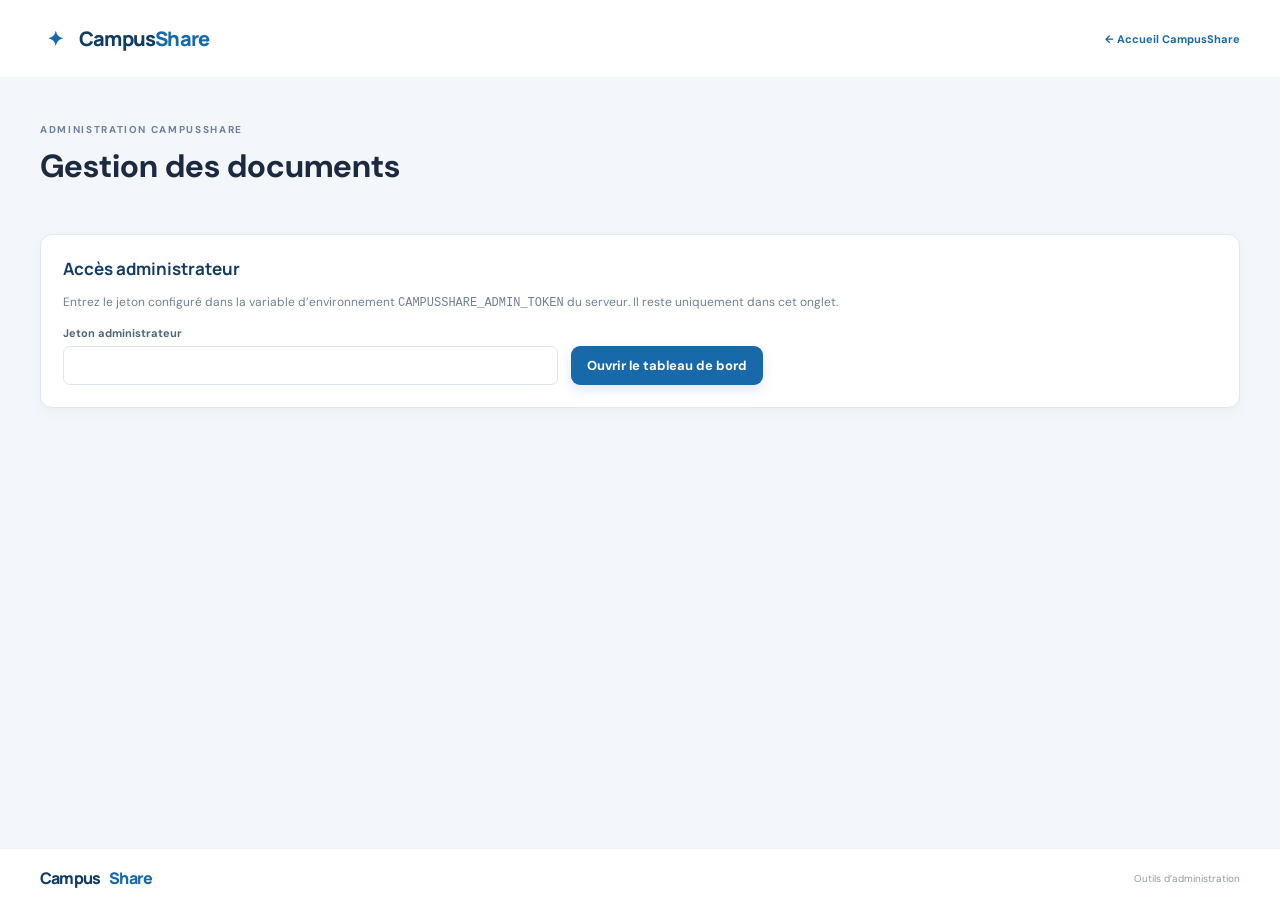
==== admin.html @ 56dff75d "Initial commit - CampusShare" ====
<!DOCTYPE html>
<html lang="fr">
<head>
  <meta charset="UTF-8">
  <meta name="viewport" content="width=device-width, initial-scale=1.0">
  <meta name="theme-color" content="#123B65">
  <title>Administration des documents — CampusShare</title>
  <link rel="preconnect" href="https://fonts.googleapis.com">
  <link rel="preconnect" href="https://fonts.gstatic.com" crossorigin>
  <link href="https://fonts.googleapis.com/css2?family=DM+Sans:wght@400;500;600;700&family=Manrope:wght@400;500;600;700;800&display=swap" rel="stylesheet">
  <link rel="stylesheet" href="/style.css">
  <script src="/admin.js" defer></script>
</head>
<body>
  <header class="site-header">
    <div class="container header-inner">
      <a class="brand" href="/" aria-label="Accueil CampusShare"><span class="brand-mark" aria-hidden="true">✦</span><span>Campus<span class="brand-accent">Share</span></span></a>
      <a class="text-button" href="/">← Accueil CampusShare</a>
    </div>
  </header>
  <main class="admin-page">
    <div class="container">
      <div class="section-heading"><div><div class="eyebrow">ADMINISTRATION CAMPUSSHARE</div><h1>Gestion des documents</h1></div></div>
      <section class="admin-panel" id="admin-login-panel">
        <h2>Accès administrateur</h2>
        <p>Entrez le jeton configuré dans la variable d’environnement <code>CAMPUSSHARE_ADMIN_TOKEN</code> du serveur. Il reste uniquement dans cet onglet.</p>
        <form id="admin-login"><label>Jeton administrateur<input id="admin-token" type="password" autocomplete="current-password" required></label><button class="button button-primary" type="submit">Ouvrir le tableau de bord</button></form>
      </section>
      <p class="resource-error" id="admin-error" role="alert" hidden></p>
      <section id="admin-dashboard" hidden>
        <div class="admin-toolbar"><p id="admin-status" role="status"></p><button class="button button-secondary" id="admin-logout" type="button">Verrouiller le tableau de bord</button></div>
        <div class="admin-management-grid">
          <form class="admin-panel admin-form" id="major-form">
            <h2>Ajouter une filière</h2>
            <label>Niveau académique<select name="academicLevel" id="admin-level" required></select></label>
            <label>Nom de la filière<input name="name" maxlength="120" required></label>
            <button class="button button-primary" type="submit">Ajouter la filière</button>
          </form>
          <form class="admin-panel admin-form" id="year-form">
            <h2>Ajouter une année académique</h2>
            <label>Année académique<input name="year" type="text" inputmode="numeric" pattern="\d{4}[–-]\d{4}" placeholder="2026–2027" required></label>
            <button class="button button-primary" type="submit">Ajouter l’année</button>
          </form>
        </div>
        <section class="admin-panel">
          <div class="admin-list-heading"><h2>Documents soumis</h2><label>Statut<select id="admin-status-filter"><option value="pending">En attente</option><option value="approved">Approuvés</option><option value="rejected">Rejetés</option><option value="all">Tous les documents</option></select></label></div>
          <div id="admin-resources" class="admin-resources"></div>
        </section>
      </section>
    </div>
  </main>
  <footer class="site-footer"><div class="container footer-inner"><a class="brand footer-brand" href="/">Campus<span class="brand-accent">Share</span></a><p>Outils d’administration</p></div></footer>
</body>
</html>
---- style.css ----
:root {
  --navy: #123B65;
  --navy-deep: #0d2f51;
  --blue: #1769AA;
  --blue-dark: #12558d;
  --yellow: #F4C542;
  --ink: #1c2a40;
  --muted: #788397;
  --line: #e9edf3;
  --surface: #ffffff;
  --canvas: #F3F6FA;
  --green: #2a9c78;
  --font-body: 'DM Sans', sans-serif;
  --font-display: 'Manrope', sans-serif;
}

* { box-sizing: border-box; }
html { scroll-behavior: smooth; }
body { margin: 0; color: var(--ink); background: var(--surface); font-family: var(--font-body); -webkit-font-smoothing: antialiased; }
button, input { font: inherit; }
button { cursor: pointer; }
a { color: inherit; text-decoration: none; }
.container { width: min(1600px, calc(100% - 80px)); margin: 0 auto; }
.sr-only { position: absolute; width: 1px; height: 1px; padding: 0; margin: -1px; overflow: hidden; clip: rect(0, 0, 0, 0); white-space: nowrap; border: 0; }

.site-header { height: 78px; background: #fff; position: relative; z-index: 5; border-bottom: 1px solid rgba(24, 42, 69, .06); }
.header-inner { height: 100%; display: flex; align-items: center; justify-content: space-between; }
.brand { display: inline-flex; align-items: center; gap: 9px; color: var(--navy); font: 800 20px/1 var(--font-display); letter-spacing: -.8px; white-space: nowrap; }
.brand-mark { width: 30px; height: 30px; display: inline-flex; align-items: center; justify-content: center; color: var(--blue); }
.brand-mark svg { width: 100%; height: 100%; }
.brand-accent { color: var(--blue); }
.main-nav { display: flex; align-items: center; gap: 36px; margin-left: 80px; }
.nav-link { color: #748095; font-size: 13px; font-weight: 600; transition: color .18s ease; }
.nav-link:hover, .nav-link.active { color: var(--navy); }
.button { display: inline-flex; align-items: center; justify-content: center; gap: 9px; border: 0; border-radius: 9px; font-size: 13px; font-weight: 700; transition: transform .18s ease, background .18s ease, box-shadow .18s ease; }
.button:hover { transform: translateY(-1px); }
.button:focus-visible, button:focus-visible, a:focus-visible, input:focus-visible { outline: 3px solid rgba(81, 111, 223, .36); outline-offset: 3px; }
.button-primary { padding: 11px 16px; color: #fff; background: var(--blue); box-shadow: 0 5px 12px rgba(70, 103, 219, .16); }
.button-primary:hover { background: var(--blue-dark); }
.button svg { width: 17px; height: 17px; }
.menu-toggle { display: none; border: 0; padding: 8px; background: none; }
.menu-toggle span { display: block; width: 22px; height: 2px; margin: 4px; background: var(--navy); border-radius: 2px; }
.home-site-header .header-inner { position: relative; }
.home-site-header { height: 88px; }
.home-site-header .brand { gap: 11px; font-size: 25px; }
.home-site-header .brand-mark { width: 38px; height: 38px; }
.home-site-header .main-nav { position: absolute; z-index: 10; top: calc(100% + 8px); left: 0; display: none; width: min(270px, calc(100vw - 36px)); flex-direction: column; align-items: stretch; gap: 0; margin: 0; padding: 8px; border: 1px solid var(--line); border-radius: 12px; background: #fff; box-shadow: 0 12px 28px rgba(20,37,65,.14); }
.home-site-header .main-nav.open { display: flex; }
.home-site-header .nav-link { padding: 12px; border-radius: 7px; }
.home-site-header .nav-link:hover { background: #f3f6fa; }
.home-site-header .header-upload { margin: 0 14px 0 auto; padding: 14px 20px; font-size: 15px; }
.home-site-header .header-upload svg { width: 19px; height: 19px; }
.home-site-header .menu-toggle { display: grid; width: 46px; height: 44px; place-content: center; order: -1; flex: 0 0 auto; margin-right: 14px; padding: 7px; border: 1px solid #e1e7ee; border-radius: 10px; cursor: pointer; }
.home-site-header .menu-toggle span { width: 26px; }
.home-site-header .menu-toggle:hover { background: #f3f6fa; }
.library-header-inner { justify-content: space-between; }

.hero { position: relative; overflow: hidden; min-height: 466px; color: #fff; background: var(--navy); }
.hero::before { position: absolute; content: ""; width: 580px; height: 580px; top: -352px; right: 3%; border: 1px solid rgba(255,255,255,.07); border-radius: 50%; box-shadow: 0 0 0 46px rgba(255,255,255,.018), 0 0 0 92px rgba(255,255,255,.015); }
.hero-pattern { position: absolute; inset: 0; opacity: .14; background-image: radial-gradient(rgba(255,255,255,.37) .7px, transparent .7px); background-size: 16px 16px; mask-image: linear-gradient(90deg, transparent, #000 65%, transparent); }
.hero-content { min-height: 466px; position: relative; display: flex; align-items: center; }
.hero-copy { position: relative; z-index: 2; width: 56%; padding: 47px 0 50px; }
.eyebrow { color: #71809a; font-size: 10px; font-weight: 700; letter-spacing: 1.65px; }
.hero-eyebrow { display: flex; align-items: center; gap: 9px; color: #b7c5e1; font-size: 9px; letter-spacing: 1.75px; }
.eyebrow-dot { width: 7px; height: 7px; border-radius: 50%; background: #8cd8bd; box-shadow: 0 0 0 4px rgba(140,216,189,.1); }
h1, h2, h3, p { margin-top: 0; }
.hero h1 { margin: 20px 0 13px; font: 800 clamp(40px, 4.5vw, 56px)/1.1 var(--font-display); letter-spacing: -2.7px; }
.hero h1 span { color: #a7b9f5; }
.hero-description { max-width: 430px; margin-bottom: 25px; color: #c0c9d8; font-size: 14px; line-height: 1.75; }
.search-form { display: flex; align-items: center; width: min(475px, 100%); height: 54px; padding: 5px 6px 5px 16px; border: 1px solid rgba(255,255,255,.12); border-radius: 10px; background: #fff; box-shadow: 0 12px 30px rgba(4,15,34,.16); }
.search-icon { flex: 0 0 auto; width: 19px; height: 19px; margin-right: 11px; color: #8994a6; }
.search-form input { width: 100%; min-width: 0; height: 100%; color: var(--ink); border: 0; outline: 0; background: transparent; font-size: 12px; }
.search-form input::placeholder { color: #9aa3b0; }
.search-button { flex: 0 0 auto; height: 42px; min-width: 83px; color: #fff; background: var(--blue); }
.search-button:hover { background: var(--blue-dark); }
.popular-searches { display: flex; align-items: center; gap: 8px; margin-top: 14px; color: #aeb9ca; font-size: 10px; }
.popular-searches button { padding: 5px 10px; color: #d7dfeb; border: 1px solid rgba(255,255,255,.16); border-radius: 20px; background: rgba(255,255,255,.06); font-size: 10px; transition: background .2s ease; }
.popular-searches button:hover { background: rgba(255,255,255,.16); }
.hero-footnote { position: absolute; bottom: 17px; left: 0; display: flex; align-items: center; gap: 9px; color: #aeb9ca; font-size: 10px; }
.tiny-avatars { display: flex; padding-left: 2px; }
.tiny-avatars i { display: grid; width: 19px; height: 19px; margin-left: -3px; place-items: center; color: #243650; border: 1px solid var(--navy); border-radius: 50%; background: #f6cbb6; font-size: 8px; font-style: normal; font-weight: 700; }
.tiny-avatars i:nth-child(2) { background: #c7d7f4; }
.tiny-avatars i:nth-child(3) { background: #bde0cf; }

.hero-art { position: absolute; top: 0; right: 2%; width: 42%; height: 100%; }
.art-orbit { position: absolute; width: 330px; height: 330px; left: 50%; top: 50%; border: 1px solid rgba(183,198,231,.12); border-radius: 50%; transform: translate(-50%,-46%); }
.orbit-two { width: 258px; height: 258px; border-color: rgba(183,198,231,.11); }
.art-book { position: absolute; left: 51%; top: 51%; width: 176px; height: 226px; border-radius: 6px 12px 12px 6px; transform: translate(-50%,-47%) rotate(7deg); }
.book-back { left: 54%; top: 53%; width: 166px; height: 216px; background: #a5b7f4; transform: translate(-50%,-47%) rotate(16deg); box-shadow: 14px 15px 25px rgba(4,12,30,.2); }
.book-back span { position: relative; display: block; width: 1px; height: 100%; left: 12px; top: 0; background: rgba(44,59,105,.1); }
.book-front { padding: 21px 18px; color: #23395f; background: linear-gradient(148deg, #f8d7bf, #f2c5ad); box-shadow: 14px 18px 34px rgba(4,12,30,.25); }
.book-front::before { position: absolute; content: ""; top: 0; bottom: 0; left: 12px; width: 1px; background: rgba(63,73,109,.13); }
.book-cap { margin: 0 0 28px 4px; color: #6178bd; font-size: 25px; }
.book-title { margin-left: 4px; font: 800 19px/1.2 var(--font-display); letter-spacing: -.6px; }
.book-lines { width: 100px; height: 23px; margin: 13px 0 14px 4px; opacity: .38; background: repeating-linear-gradient(to bottom, #7581a5 0 1px, transparent 1px 7px); }
.book-bottom { position: absolute; right: 15px; bottom: 16px; left: 18px; display: flex; justify-content: space-between; color: #75809d; font-size: 6px; font-weight: 700; letter-spacing: .8px; }
.floating-note { position: absolute; z-index: 2; display: flex; align-items: center; gap: 9px; padding: 10px 12px; color: #2b3a51; border: 1px solid rgba(255,255,255,.75); border-radius: 9px; background: rgba(255,255,255,.96); box-shadow: 0 10px 28px rgba(7,18,40,.2); }
.floating-note strong, .floating-note small { display: block; white-space: nowrap; }
.floating-note strong { margin-bottom: 3px; font-size: 9px; }
.floating-note small { color: #8490a2; font-size: 8px; }
.note-top { top: 23%; left: 5%; }
.note-bottom { right: 0; bottom: 18%; }
.note-icon, .note-avatar { display: grid; width: 29px; height: 29px; place-items: center; color: #288d70; border-radius: 8px; background: #e5f5ee; font-size: 15px; font-weight: 700; }
.note-avatar { color: #6459a3; border-radius: 50%; background: #ece9fa; font-size: 11px; }
.art-spark { position: absolute; color: #93a6e9; font-size: 21px; }
.spark-one { top: 21%; right: 18%; }
.spark-two { bottom: 20%; left: 15%; color: #e9b698; font-size: 19px; }

.section { padding: 70px 0; }
.categories-section { background: #fff; }
.section-heading { display: flex; align-items: end; justify-content: space-between; margin-bottom: 26px; }
.section-heading .eyebrow { margin-bottom: 9px; }
.section-heading h2, .upload-copy h2 { margin: 0; color: var(--ink); font: 800 26px/1.25 var(--font-display); letter-spacing: -.9px; }
.section-heading > p { max-width: 270px; margin-bottom: 3px; color: #8791a1; font-size: 12px; line-height: 1.6; }
.category-grid { display: grid; grid-template-columns: repeat(3, 1fr); gap: 16px; }
.category-card { position: relative; display: grid; grid-template-columns: 48px 1fr 16px; grid-template-rows: auto auto; column-gap: 13px; align-items: center; min-height: 117px; padding: 19px 18px; text-align: left; border: 1px solid var(--line); border-radius: 11px; background: #fff; transition: transform .2s ease, box-shadow .2s ease, border-color .2s ease; }
.category-card:hover { transform: translateY(-3px); border-color: #dce3f7; box-shadow: 0 12px 24px rgba(28,42,64,.07); }
.category-icon { display: grid; grid-row: 1 / span 2; width: 46px; height: 46px; place-items: center; border-radius: 12px; }
.category-icon svg { width: 29px; height: 29px; }
.category-courses .category-icon { color: #5872d9; background: #edf0ff; }
.category-exams .category-icon { color: var(--navy); background: rgba(244,197,66,.24); }
.category-documents .category-icon { color: #359d7a; background: #e8f6ef; }
.category-text strong, .category-text small { display: block; }
.category-text strong { margin-bottom: 5px; color: var(--ink); font: 700 13px var(--font-display); }
.category-text small { color: #8791a1; font-size: 10px; }
.category-count { grid-column: 2; margin-top: 8px; color: #a0a9b6; font-size: 9px; }
.category-arrow { grid-column: 3; grid-row: 1 / span 2; align-self: center; color: #a0a9b6; font-size: 17px; transition: color .2s ease, transform .2s ease; }
.category-card:hover .category-arrow { color: var(--blue); transform: translate(2px,-2px); }

.resources-section { padding-top: 64px; background: var(--canvas); }
.resources-heading { margin-bottom: 22px; }
.text-button { padding: 7px 0; color: var(--blue); border: 0; background: transparent; font-size: 11px; font-weight: 700; }
.text-button span { display: inline-block; margin-left: 5px; transition: transform .2s ease; }
.text-button:hover span { transform: translateX(3px); }
.filter-row { display: flex; flex-wrap: wrap; gap: 8px; margin-bottom: 22px; }
.filter-chip { padding: 8px 13px; color: #778398; border: 1px solid #e6eaf0; border-radius: 20px; background: #fff; font-size: 10px; font-weight: 600; transition: color .2s ease, background .2s ease, border-color .2s ease; }
.filter-chip:hover { border-color: #cbd4f5; }
.filter-chip.selected { color: #fff; border-color: var(--navy); background: var(--navy); }
.resource-grid { display: flex; flex-direction: column; gap: 27px; }
.resource-carousel { min-width: 0; }
.carousel-heading { display: flex; align-items: center; justify-content: space-between; margin-bottom: 12px; }
.carousel-heading h3 { margin: 0; color: var(--navy); font: 700 15px var(--font-display); }
.carousel-heading h3::before { display: inline-block; width: 7px; height: 7px; margin: 0 8px 1px 0; border-radius: 50%; background: var(--yellow); content: ""; }
.carousel-controls { display: flex; gap: 8px; }
.carousel-arrow { display: grid; width: 34px; height: 34px; place-items: center; color: var(--navy); border: 1px solid #dfe5ec; border-radius: 50%; background: #fff; box-shadow: 0 2px 6px rgba(18,59,101,.05); transition: color .18s ease, background .18s ease, border-color .18s ease, transform .18s ease; }
.carousel-arrow:hover:not(:disabled) { color: #fff; border-color: var(--blue); background: var(--blue); transform: scale(1.05); }
.carousel-arrow:disabled { color: #b6c0cc; cursor: default; opacity: .65; }
.carousel-viewport { overflow-x: auto; overscroll-behavior-x: contain; scroll-behavior: smooth; scrollbar-width: thin; scrollbar-color: #c5d0dc transparent; scroll-snap-type: x mandatory; }
.carousel-viewport::-webkit-scrollbar { height: 7px; }
.carousel-viewport::-webkit-scrollbar-thumb { border-radius: 8px; background: #c5d0dc; }
.carousel-track { display: grid; grid-auto-columns: minmax(220px, calc((100% - 48px) / 4)); grid-auto-flow: column; gap: 16px; padding: 3px 2px 13px; }
.resource-card { display: flex; min-width: 0; min-height: 100%; overflow: hidden; flex-direction: column; border: 1px solid #e4e9ef; border-radius: 13px; background: #fff; box-shadow: 0 4px 14px rgba(18,59,101,.055); scroll-snap-align: start; transition: transform .2s ease, box-shadow .2s ease, border-color .2s ease; }
.resource-card:hover { transform: translateY(-4px); border-color: #d3deea; box-shadow: 0 14px 28px rgba(18,59,101,.12); }
.resource-card-placeholder { cursor: default; }
.resource-card-placeholder:hover { transform: none; border-color: #e4e9ef; box-shadow: 0 4px 14px rgba(18,59,101,.055); }
.placeholder-cover { display: flex; align-items: center; justify-content: center; flex-direction: column; gap: 9px; color: #a4afbc; background: linear-gradient(145deg, #f6f8fa, #edf1f5); }
.placeholder-cover svg { width: 42px; height: 42px; fill: none; stroke: #b6c1cc; stroke-linecap: round; stroke-linejoin: round; stroke-width: 1.5; }
.placeholder-cover span { font-size: 9px; font-weight: 600; }
.placeholder-line { display: block; border-radius: 5px; background: #edf1f5; }
.placeholder-label { width: 43%; height: 8px; margin-bottom: 12px; }
.placeholder-title { width: 88%; height: 11px; margin-bottom: 7px; }
.placeholder-title-short { width: 57%; height: 11px; margin-bottom: 13px; }
.placeholder-details { width: 74%; height: 8px; }
.resource-card-placeholder .resource-info { flex: 1; min-height: 100px; padding-top: 16px; }
.resource-card-placeholder .resource-card-footer { min-height: 43px; }
.placeholder-stat { width: 27px; height: 8px; }
.placeholder-button { width: 75px; height: 27px; margin-left: auto; border-radius: 7px; background: #f7e8ad; }
.resource-detail-link { display: flex; flex: 1; flex-direction: column; }
.resource-cover { position: relative; height: 166px; overflow: hidden; }
.resource-preview-image, .resource-preview-frame { display: block; width: 100%; height: 100%; border: 0; object-fit: cover; background: #f0f3f7; pointer-events: none; }
.document-cover-art { position: absolute; inset: 0; display: flex; align-items: center; justify-content: center; flex-direction: column; gap: 14px; padding: 20px; color: var(--navy); background: linear-gradient(145deg, #edf4fa, #dce9f4); }
.document-cover-art::before { position: absolute; width: 116px; height: 146px; border: 1px solid rgba(18,59,101,.14); border-radius: 5px; background: rgba(255,255,255,.82); box-shadow: 0 8px 18px rgba(18,59,101,.1); content: ""; transform: rotate(-4deg); }
.cover-file-badge, .cover-lines, .document-cover-art strong { position: relative; z-index: 1; }
.cover-file-badge { padding: 4px 6px; color: #fff; border-radius: 4px; background: var(--blue); font-size: 8px; font-weight: 700; }
.cover-lines { width: 60px; height: 28px; opacity: .3; background: repeating-linear-gradient(to bottom, var(--blue) 0 1px, transparent 1px 7px); }
.document-cover-art strong { max-width: 130px; overflow: hidden; color: var(--navy); font: 700 11px/1.35 var(--font-display); text-align: center; text-overflow: ellipsis; }
.cover-lilac { background: #e7e8fb; }
.cover-peach { background: #fae5d7; }
.cover-mint { background: #dff0e8; }
.file-type { position: absolute; z-index: 1; top: 13px; left: 14px; padding: 5px 7px; color: #626c83; border: 1px solid rgba(255,255,255,.72); border-radius: 4px; background: rgba(255,255,255,.72); font-size: 8px; font-weight: 700; letter-spacing: .4px; }
.cover-course { position: absolute; bottom: 13px; left: 15px; color: rgba(44,57,81,.63); font-size: 8px; font-weight: 700; letter-spacing: 1.2px; }
.cover-illustration { position: absolute; top: 50%; left: 50%; width: 126px; height: 100px; transform: translate(-50%,-48%); }
.cell { position: absolute; display: block; border: 2px solid rgba(79,98,174,.55); border-radius: 48% 52% 43% 57%; background: rgba(255,255,255,.34); }
.cell::after { position: absolute; content: ""; width: 17px; height: 17px; top: 50%; left: 50%; border-radius: 50%; background: rgba(112,126,201,.45); transform: translate(-50%,-50%); }
.cell-one { width: 57px; height: 58px; top: 19px; left: 35px; transform: rotate(25deg); }
.cell-two { width: 34px; height: 37px; top: 3px; left: 2px; transform: rotate(-17deg); }
.cell-three { width: 36px; height: 31px; top: 54px; right: 4px; transform: rotate(42deg); }
.cover-doodle { position: absolute; top: 3px; right: 2px; color: #8f91d4; font-size: 22px; }
.math-illustration { width: 170px; height: 105px; }
.math-scribble { position: absolute; top: 4px; left: 11px; color: rgba(187,112,74,.68); font: 500 52px Georgia, serif; transform: rotate(-9deg); }
.math-scribble-small { top: 8px; right: 8px; left: auto; font-size: 23px; transform: rotate(6deg); }
.math-curve { position: absolute; right: 8px; bottom: 8px; left: 30px; height: 54px; border-bottom: 2px solid rgba(197,119,79,.65); border-radius: 0 0 50% 12%; transform: rotate(-15deg); }
.math-curve::before { position: absolute; content: ""; top: 7px; left: 40%; width: 2px; height: 50px; background: rgba(197,119,79,.65); transform: rotate(30deg); }
.econ-illustration { width: 145px; height: 100px; }
.econ-pill { position: absolute; z-index: 1; display: grid; width: 25px; height: 25px; place-items: center; color: #3a9978; border: 1px solid rgba(54,143,112,.35); border-radius: 50%; background: rgba(255,255,255,.68); font: 700 11px var(--font-display); }
.econ-pill:first-child { top: 12px; left: 21px; }
.econ-pill:nth-child(2) { right: 20px; bottom: 8px; color: #6a85b8; border-color: rgba(106,133,184,.35); }
.econ-axis { position: absolute; top: 11px; left: 67px; width: 2px; height: 75px; background: rgba(64,142,113,.57); transform: rotate(39deg); }
.axis-two { top: 14px; left: 70px; background: rgba(106,133,184,.68); transform: rotate(-37deg); }
.axis-three { top: 50px; left: 26px; width: 92px; height: 1px; background: rgba(74,114,100,.32); transform: rotate(-7deg); }
.resource-info { padding: 14px 15px 10px; }
.resource-label { display: flex; align-items: center; gap: 7px; color: #7d8a99; font-size: 8px; font-weight: 700; letter-spacing: .8px; text-transform: uppercase; }
.label-dot { width: 5px; height: 5px; border-radius: 50%; }
.dot-purple { background: #8d89d6; }
.dot-orange { background: #df9b6e; }
.dot-green { background: #55aa85; }
.resource-info h3 { overflow: hidden; margin: 9px 0 14px; color: var(--ink); font: 700 13px var(--font-display); text-overflow: ellipsis; white-space: nowrap; }
.resource-info h3 { display: -webkit-box; min-height: 38px; overflow: hidden; margin: 8px 0 6px; line-height: 1.45; text-overflow: ellipsis; white-space: normal; -webkit-box-orient: vertical; -webkit-line-clamp: 2; }
.resource-academic-path, .resource-module { margin: 0; color: #778398; font-size: 10px; line-height: 1.5; }
.resource-academic-path { min-height: 30px; }
.resource-module { color: var(--navy); font-weight: 600; }
.resource-card-footer { display: flex; align-items: center; gap: 11px; padding: 10px 12px 12px; border-top: 1px solid #edf0f4; }
.resource-stat { display: inline-flex; align-items: center; gap: 4px; color: #718094; font-size: 10px; white-space: nowrap; }
.resource-stat svg { width: 14px; height: 14px; fill: none; stroke: currentColor; stroke-linecap: round; stroke-linejoin: round; stroke-width: 1.5; }
.resource-view { display: inline-flex; align-items: center; justify-content: center; padding: 7px 8px; color: var(--blue); border: 1px solid #dce5ef; border-radius: 7px; background: #fff; font-size: 10px; font-weight: 700; white-space: nowrap; transition: background .18s ease, border-color .18s ease; }
.resource-view:hover { border-color: #b8cce0; background: #f3f7fb; }
.resource-download { margin-left: auto; padding: 8px 10px; color: #fff; border-radius: 7px; background: var(--blue); font-size: 10px; font-weight: 700; white-space: nowrap; transition: background .18s ease, transform .18s ease; }
.resource-download { color: var(--navy); background: var(--yellow); }
.resource-download:hover { background: #e9b92f; transform: translateY(-1px); }
.resource-view:disabled, .resource-download:disabled { color: #8390a0; border-color: #e3e8ee; background: #eef1f4; cursor: not-allowed; transform: none; }
.academic-filters { display: grid; grid-template-columns: repeat(5, minmax(0, 1fr)); gap: 10px; margin: 0 0 11px; }
.academic-filters label { display: flex; min-width: 0; flex-direction: column; gap: 6px; color: #68778a; font-size: 10px; font-weight: 700; }
.academic-filters select { width: 100%; min-width: 0; height: 38px; padding: 0 10px; color: var(--navy); border: 1px solid #dfe5ec; border-radius: 7px; background: #fff; font-size: 11px; }
.academic-filters select:disabled { color: #a3acb8; background: #f4f6f8; cursor: not-allowed; }
.academic-hint { margin: 0 0 17px; color: #8995a4; font-size: 10px; }
.resource-error { margin: 10px 0 0; padding: 11px 13px; color: #7d451a; border: 1px solid #f0d8a0; border-radius: 8px; background: #fff8e6; font-size: 12px; }
.empty-state { padding: 35px 10px; color: #7d8999; text-align: center; font-size: 13px; }
.resource-meta { display: flex; align-items: center; gap: 6px; color: #909aaa; font-size: 9px; white-space: nowrap; }
.author-avatar { display: grid; width: 22px; height: 22px; flex: 0 0 auto; place-items: center; border-radius: 50%; font-size: 8px; font-weight: 700; }
.avatar-purple { color: #6761a4; background: #eeebfa; }
.avatar-orange { color: #a36d50; background: #f8e9df; }
.avatar-green { color: #378766; background: #e6f4ec; }
.meta-separator { color: #c0c7d0; }
.resource-views { margin-left: auto; color: #9ba4b1; }
.resource-views span { margin-right: 2px; font-size: 11px; }
.empty-state { padding: 35px 10px; color: #7d8999; text-align: center; font-size: 13px; }

.upload-section { padding: 42px 0 66px; background: var(--canvas); }
.upload-panel { position: relative; display: flex; align-items: center; justify-content: space-between; min-height: 205px; overflow: hidden; padding: 35px 48px; color: #fff; border-radius: 14px; background: var(--navy); }
.upload-copy { position: relative; z-index: 1; max-width: 485px; }
.upload-copy .eyebrow { margin-bottom: 10px; color: #aebcda; }
.upload-copy h2 { margin-bottom: 8px; color: #fff; font-size: 24px; }
.upload-copy p { max-width: 425px; margin: 0; color: #b9c4d5; font-size: 11px; line-height: 1.7; }
.upload-star { position: absolute; top: -23px; left: -24px; color: #a9b9f3; font-size: 20px; }
.upload-action { position: relative; z-index: 1; display: flex; flex-direction: column; align-items: center; min-width: 200px; }
.upload-button { min-height: 45px; padding: 0 17px; color: #293a5b; background: #fff; box-shadow: 0 6px 16px rgba(5,14,30,.15); }
.upload-button:hover { background: #eef1ff; }
.upload-button svg { width: 17px; height: 17px; color: var(--blue); }
.upload-button span { margin-left: 5px; color: #8592aa; font-size: 16px; }
.upload-caption { margin-top: 9px; color: #aeb9cb; font-size: 9px; }
.upload-status { max-width: 235px; margin-top: 8px; color: #b9e8d1; text-align: center; font-size: 10px; }
.upload-decoration { position: absolute; top: -83px; right: 25%; width: 280px; height: 280px; border: 1px solid rgba(255,255,255,.08); border-radius: 50%; box-shadow: 0 0 0 34px rgba(255,255,255,.025), 0 0 0 70px rgba(255,255,255,.02); }
.deco-circle { position: absolute; top: 77px; left: 86px; width: 112px; height: 112px; border: 1px solid rgba(164,184,239,.25); border-radius: 50%; }
.deco-plus { position: absolute; top: 115px; left: 127px; color: rgba(177,194,242,.5); font-size: 46px; font-weight: 300; }
.deco-spark { position: absolute; top: 75px; right: 39px; color: #aab9ee; font-size: 20px; }
.site-footer { padding: 21px 0; border-top: 1px solid #edf0f4; background: #fff; }
.footer-inner { display: flex; align-items: center; justify-content: space-between; }
.footer-brand { font-size: 16px; }
.footer-brand .brand-mark { width: 24px; height: 24px; }
.footer-inner p, .footer-copyright { margin: 0; color: #929cab; font-size: 10px; }
.footer-copyright span { margin-left: 4px; color: var(--blue); }

@media (max-width: 900px) {
  .main-nav { margin-left: 25px; gap: 22px; }
  .hero-art { right: -2%; width: 44%; transform: scale(.9); }
  .hero-copy { width: 60%; }
  .category-grid { gap: 10px; }
  .category-card { grid-template-columns: 42px 1fr 14px; column-gap: 9px; padding: 15px 12px; }
  .category-icon { width: 41px; height: 41px; }
  .category-text small { font-size: 9px; }
  .carousel-track { grid-auto-columns: minmax(220px, calc((100% - 32px) / 3)); gap: 16px; }
  .resource-meta { gap: 4px; font-size: 8px; }
}
@media (max-width: 680px) {
  .container { width: min(100% - 36px, 520px); }
  .site-header, .home-site-header { height: 68px; }
  .brand, .home-site-header .brand { font-size: 18px; }
  .brand-mark, .home-site-header .brand-mark { width: 27px; height: 27px; }
  .home-site-header .header-upload { margin: 0 8px 0 auto; padding: 9px 11px; font-size: 11px; }
  .header-upload svg, .home-site-header .header-upload svg { width: 15px; height: 15px; }
  .menu-toggle, .home-site-header .menu-toggle { display: grid; width: 40px; height: 40px; margin-right: 8px; }
  .home-site-header .menu-toggle span { width: 22px; }
  .hero, .hero-content { min-height: 600px; }
  .hero-content { align-items: flex-start; }
  .hero-copy { width: 100%; padding: 49px 0 0; }
  .hero h1 { margin-top: 17px; font-size: clamp(42px, 12vw, 54px); }
  .hero-description { max-width: 390px; font-size: 13px; }
  .search-form { height: 51px; }
  .search-button { height: 39px; min-width: 72px; }
  .popular-searches { gap: 6px; }
  .popular-searches button { padding: 5px 8px; }
  .hero-art { top: auto; right: 0; bottom: 15px; width: 100%; height: 245px; transform: scale(.78); transform-origin: center bottom; }
  .art-orbit { width: 260px; height: 260px; }
  .orbit-two { width: 214px; height: 214px; }
  .art-book { width: 143px; height: 186px; }
  .book-back { width: 136px; height: 178px; }
  .book-front { padding: 17px 15px; }
  .book-cap { margin-bottom: 18px; }
  .book-title { font-size: 16px; }
  .note-top { top: 10%; left: 6%; }
  .note-bottom { right: 5%; bottom: 13%; }
  .hero-footnote { bottom: 14px; z-index: 3; font-size: 9px; }
  .section { padding: 52px 0; }
  .section-heading { align-items: flex-start; gap: 12px; }
  .section-heading h2, .upload-copy h2 { font-size: 23px; }
  .section-heading > p { max-width: 180px; font-size: 10px; }
  .category-grid { grid-template-columns: 1fr; gap: 10px; }
  .category-card { min-height: 91px; grid-template-columns: 46px 1fr 16px; padding: 13px 15px; }
  .category-icon { width: 43px; height: 43px; }
  .category-text strong { font-size: 12px; }
  .category-text small { font-size: 10px; }
  .category-count { margin-top: 5px; }
  .resources-section { padding-top: 49px; }
  .resources-heading { align-items: end; }
  .resources-heading .text-button { white-space: nowrap; font-size: 10px; }
  .academic-filters { grid-template-columns: repeat(2, minmax(0, 1fr)); }
  .carousel-track { grid-auto-columns: minmax(250px, 84%); gap: 12px; }
  .resource-cover { height: 130px; }
  .resource-info { padding: 12px 11px; }
  .resource-info h3 { font-size: 11px; }
  .resource-meta { gap: 4px; font-size: 8px; }
  .author-avatar { width: 20px; height: 20px; }
  .resource-views { display: none; }
  .upload-section { padding: 30px 0 48px; }
  .upload-panel { min-height: 260px; align-items: flex-start; flex-direction: column; justify-content: center; gap: 21px; padding: 30px 25px; }
  .upload-copy { max-width: 390px; }
  .upload-copy p { max-width: 350px; }
  .upload-action { align-items: flex-start; }
  .upload-caption { text-align: left; }
  .upload-status { text-align: left; }
  .upload-decoration { top: -70px; right: -150px; opacity: .7; }
  .footer-inner { flex-wrap: wrap; gap: 12px; }
  .footer-inner p { order: 3; width: 100%; }
}
[hidden] { display: none !important; }
.academic-step { margin: 25px 0 0; padding: 22px; border: 1px solid #e6ebf1; border-radius: 14px; background: #fff; }
.academic-summary { display: flex; align-items: center; gap: 10px; margin-top: 10px; padding: 11px 15px; border: 1px solid #e6ebf1; border-radius: 10px; background: #fff; }
.academic-summary-check { display: grid; width: 23px; height: 23px; flex: 0 0 auto; place-items: center; color: #247b57; border-radius: 50%; background: #e7f4ed; font-size: 13px; font-weight: 800; }
.academic-summary-text { flex: 1; margin: 0; color: #718094; font-size: 12px; }
.academic-summary-text strong { color: var(--navy); font-weight: 700; }
.academic-summary-edit { padding: 6px 10px; color: var(--blue); border: 1px solid #dfe8f0; border-radius: 7px; background: #fff; font-size: 10px; font-weight: 700; }
.academic-summary-edit:hover { border-color: #b8cde0; background: #f3f7fb; }
.academic-summary + .academic-step { margin-top: 12px; }
.step-heading { display: flex; align-items: center; gap: 12px; margin-bottom: 16px; }
.step-heading h3 { margin: 0; color: var(--navy); font: 700 16px var(--font-display); }
.step-number { display: grid; width: 31px; height: 31px; place-items: center; color: var(--navy); border-radius: 9px; background: rgba(244,197,66,.32); font-size: 10px; font-weight: 800; }
.level-grid { display: grid; grid-template-columns: repeat(4, minmax(0, 1fr)); gap: 13px; }
.university-grid { display: grid; grid-template-columns: repeat(2, minmax(0, 240px)); gap: 13px; }
.university-card { min-height: 132px; }
.future-card { cursor: default; color: #99a4af; border-style: dashed; background: #f7f9fb; box-shadow: none; opacity: .78; }
.future-card strong { color: #8996a3; }
.future-card span { color: #9aa5b0; }
.future-card:hover { transform: none; border-color: #e3eaf1; box-shadow: none; }
.level-card, .major-card { display: flex; min-height: 132px; flex-direction: column; align-items: flex-start; justify-content: space-between; padding: 17px; color: var(--navy); text-align: left; border: 1px solid #e3eaf1; border-radius: 12px; background: linear-gradient(145deg, #fff, #f8fafc); box-shadow: 0 4px 12px rgba(18,59,101,.04); transition: transform .18s ease, border-color .18s ease, box-shadow .18s ease; }
.level-card:hover, .major-card:hover { transform: translateY(-3px); border-color: #b8cde0; box-shadow: 0 11px 22px rgba(18,59,101,.09); }
.level-card-index { color: #8293a5; font-size: 10px; font-weight: 700; }
.level-card strong, .major-card strong { color: var(--navy); font: 700 15px var(--font-display); }
.level-card > span:last-child, .major-card > span:last-child { color: #77879a; font-size: 10px; }
.level-card b, .major-card b { margin-left: 5px; color: var(--blue); }
.major-grid { display: grid; grid-template-columns: repeat(3, minmax(0, 1fr)); gap: 12px; }
.major-card { min-height: 115px; }
.major-card > span:first-child { color: #8996a5; font-size: 10px; }
.selected-path { margin: -4px 0 17px; color: #77879a; font-size: 12px; }
.category-grid { grid-template-columns: repeat(3, minmax(0, 1fr)); }
.category-grid .category-icon { color: var(--navy); background: rgba(244,197,66,.25); font: 800 12px var(--font-display); }
.category-grid .category-text { grid-column: 2; }
.category-grid .category-text strong { font-size: 14px; }
.category-grid .category-arrow { color: var(--blue); }
.browse-filters { grid-template-columns: repeat(4, minmax(0, 1fr)); }
.gallery-count { color: #748397; font-size: 11px; font-weight: 600; }
.carousel-viewport { cursor: grab; }
.carousel-viewport:active { cursor: grabbing; }
.carousel-viewport .carousel-track { min-width: max-content; }
.resource-card { width: 100%; }
.resource-correction { color: var(--blue); font-size: 10px; font-weight: 700; white-space: nowrap; }
.resource-card-footer { gap: 7px; }
.resources-heading .eyebrow { color: var(--blue); }
.resources-heading > div > p { margin: 7px 0 0; color: #758398; font-size: 12px; }
.upload-panel-form { display: grid; grid-template-columns: minmax(220px, .75fr) minmax(0, 1.25fr); gap: 34px; align-items: start; padding: 36px; }
.upload-panel-form .upload-copy { padding-top: 10px; }
.upload-form { display: grid; grid-template-columns: repeat(2, minmax(0, 1fr)); gap: 13px; padding: 20px; color: var(--navy); border-radius: 12px; background: #fff; }
.upload-form label, .admin-form label, #admin-login label { display: flex; min-width: 0; flex-direction: column; gap: 6px; color: #52657a; font-size: 11px; font-weight: 700; }
.upload-form input, .upload-form select, .admin-form input, .admin-form select, #admin-login input, .admin-list-heading select, .admin-correction-form input { width: 100%; min-width: 0; min-height: 39px; padding: 9px 10px; color: var(--navy); border: 1px solid #dce4ec; border-radius: 7px; background: #fff; font-size: 12px; }
.upload-form input[type="file"], .admin-correction-form input[type="file"] { padding: 7px; }
.upload-form small { color: #8492a1; font-size: 9px; font-weight: 400; }
.upload-file-label, .upload-submit, .upload-status { grid-column: 1 / -1; }
.upload-submit { min-height: 43px; padding: 0 17px; color: var(--navy); background: var(--yellow); }
.upload-submit:hover { background: #e9b92f; }
.upload-submit:disabled { cursor: wait; opacity: .7; }
.upload-status { min-height: 17px; margin: 0; color: #b9e8d1; font-size: 11px; }
.upload-form .upload-status:not(:empty) { padding: 8px; color: #285d46; border-radius: 7px; background: #e9f6ef; }
.library-page, .admin-page { min-height: calc(100vh - 130px); background: var(--canvas); }
.library-filters { grid-template-columns: repeat(4, minmax(0, 1fr)); margin: 25px 0; padding: 18px; border: 1px solid #e4e9ef; border-radius: 12px; background: #fff; }
.library-filters label { font-size: 10px; }
.library-apply { align-self: end; min-height: 38px; }
.library-heading { margin-top: 24px; }
.library-page-status { color: #78879a; text-align: center; font-size: 11px; }
.library-pagination { display: flex; justify-content: center; gap: 10px; margin: 17px 0; }
.library-pagination .button:disabled { cursor: default; opacity: .5; }
.admin-page { padding: 45px 0 70px; }
.admin-panel { margin: 0 0 20px; padding: 22px; border: 1px solid #e2e8ef; border-radius: 12px; background: #fff; box-shadow: 0 4px 13px rgba(18,59,101,.04); }
.admin-panel h2 { margin: 0 0 13px; color: var(--navy); font: 700 17px var(--font-display); }
.admin-panel > p { color: #718094; font-size: 12px; line-height: 1.6; }
#admin-login { display: flex; align-items: end; gap: 13px; max-width: 700px; }
#admin-login label { flex: 1; }
.button-secondary { padding: 9px 13px; color: var(--navy); border: 1px solid #d9e2eb; background: #f5f8fb; }
.admin-toolbar, .admin-list-heading { display: flex; align-items: center; justify-content: space-between; gap: 15px; }
.admin-toolbar p { color: #4e6b83; font-size: 12px; }
.admin-management-grid { display: grid; grid-template-columns: repeat(2, minmax(0, 1fr)); gap: 16px; }
.admin-form { display: grid; gap: 12px; }
.admin-form .button { justify-self: start; padding: 10px 14px; }
.admin-list-heading h2 { margin: 0; }
.admin-list-heading label { display: flex; align-items: center; gap: 9px; color: #718094; font-size: 11px; }
.admin-list-heading select { width: auto; }
.admin-resource { display: grid; grid-template-columns: minmax(180px, 1fr) minmax(180px, .75fr) minmax(180px, .9fr); gap: 16px; align-items: start; padding: 19px 0; border-top: 1px solid #edf0f4; }
.admin-resource:first-child { margin-top: 15px; }
.admin-resource-copy h3 { margin: 9px 0 5px; color: var(--navy); font: 700 14px var(--font-display); }
.admin-resource-copy p, .admin-resource-copy small { color: #718094; font-size: 10px; line-height: 1.55; }
.admin-resource-state { padding: 4px 7px; border-radius: 20px; background: #eff3f7; color: #52657a; font-size: 9px; font-weight: 700; text-transform: uppercase; }
.state-pending { color: #795b15; background: #fff4d7; }
.state-approved { color: #276344; background: #e5f5ec; }
.state-rejected { color: #8d3939; background: #fcecec; }
.admin-resource-preview { height: 190px; overflow: hidden; border: 1px solid #e7edf2; border-radius: 8px; background: #f3f6fa; }
.admin-resource-preview iframe { width: 100%; height: 100%; border: 0; }
.admin-resource-actions { display: flex; flex-wrap: wrap; gap: 8px; }
.admin-resource-actions .button { padding: 8px 10px; font-size: 10px; }
.button-approve { color: #fff; background: #287c57; }
.button-reject, .button-delete { color: #8d3939; border: 1px solid #efcdcd; background: #fff7f7; }
.admin-correction-form { display: grid; width: 100%; gap: 7px; margin: 7px 0; }
.admin-correction-form label { color: #718094; font-size: 10px; }
.admin-correction-status { color: #287c57; font-size: 10px; }
@media (max-width: 900px) {
  .level-grid { grid-template-columns: repeat(2, minmax(0, 1fr)); }
  .browse-filters, .library-filters { grid-template-columns: repeat(3, minmax(0, 1fr)); }
  .upload-panel-form { grid-template-columns: 1fr; gap: 18px; }
  .upload-panel-form .upload-copy { max-width: none; }
  .admin-resource { grid-template-columns: minmax(170px, 1fr) minmax(190px, 1fr); }
  .admin-resource-actions { grid-column: 1 / -1; }
}
@media (max-width: 680px) {
  .academic-step { padding: 16px; }
  .university-grid { grid-template-columns: 1fr; }
  .level-grid, .major-grid { grid-template-columns: 1fr 1fr; gap: 9px; }
  .level-card, .major-card { min-height: 112px; padding: 13px; }
  .step-heading { flex-wrap: wrap; }
  .step-heading h3 { flex: 1; font-size: 14px; }
  .category-grid { grid-template-columns: 1fr; }
  .browse-filters, .library-filters { grid-template-columns: repeat(2, minmax(0, 1fr)); }
  .upload-panel-form { padding: 25px 18px; }
  .upload-form { grid-template-columns: 1fr; padding: 15px; }
  .upload-form label, .upload-submit, .upload-status { grid-column: 1; }
  #admin-login { align-items: stretch; flex-direction: column; }
  .admin-management-grid { grid-template-columns: 1fr; gap: 0; }
  .admin-list-heading { align-items: stretch; flex-direction: column; }
  .admin-list-heading label { justify-content: space-between; }
  .admin-list-heading select { flex: 1; }
  .admin-resource { grid-template-columns: 1fr; }
  .admin-resource-actions { grid-column: auto; }
}
@media (max-width: 390px) {
  .container { width: calc(100% - 28px); }
  .header-upload { gap: 5px; padding: 8px; font-size: 10px; }
  .hero, .hero-content { min-height: 615px; }
  .hero-description { font-size: 12px; }
  .hero-art { bottom: 12px; transform: scale(.7); }
  .popular-searches { flex-wrap: wrap; }
  .carousel-track { grid-auto-columns: minmax(250px, 88%); }
  .resource-cover { height: 155px; }
  .resource-meta { font-size: 9px; }
  .resource-views { display: inline; }
}
.resource-detail-page { min-height: calc(100vh - 130px); padding: 54px 0 70px; background: var(--canvas); }
.resource-detail { display: grid; grid-template-columns: minmax(280px, .9fr) minmax(0, 1.1fr); gap: 42px; align-items: start; padding: 28px; border: 1px solid #e4e9ef; border-radius: 15px; background: #fff; box-shadow: 0 8px 26px rgba(18,59,101,.07); }
.resource-detail-preview { min-height: 390px; overflow: hidden; border-radius: 10px; background: #edf4fa; }
.resource-detail-preview iframe, .resource-detail-preview img { display: block; width: 100%; height: 480px; border: 0; object-fit: contain; background: #f0f3f7; }
.detail-document-cover { display: grid; min-height: 390px; padding: 35px; place-items: center; color: var(--navy); background: linear-gradient(145deg, #edf4fa, #dce9f4); font: 800 24px var(--font-display); text-align: center; }
.detail-placeholder-cover { align-content: center; gap: 16px; }
.detail-placeholder-cover strong { font: 700 22px var(--font-display); }
.detail-placeholder-cover > span:last-child { color: #788397; font: 500 13px/1.5 var(--font-body); }
.detail-placeholder-badge { padding: 7px 10px; color: #fff; border-radius: 6px; background: var(--blue); font: 700 11px var(--font-body); }
.detail-actions { display: flex; flex-wrap: wrap; gap: 10px; }
.detail-actions .button:disabled { cursor: not-allowed; opacity: .65; transform: none; }
.detail-demo-note { margin: -12px 0 15px; color: #758398; font-size: 12px; line-height: 1.6; }
.resource-detail-copy { padding: 12px 3px; }
.resource-detail-copy .eyebrow { color: var(--blue); text-transform: uppercase; }
.resource-detail-copy h1 { margin: 12px 0; color: var(--navy); font: 800 clamp(25px, 3vw, 36px)/1.2 var(--font-display); }
.resource-detail-path { margin-bottom: 22px; color: #788397; font-size: 13px; line-height: 1.6; }
.resource-detail-metadata { display: grid; grid-template-columns: repeat(2, minmax(0, 1fr)); gap: 0 20px; margin: 0 0 25px; }
.resource-detail-metadata div { padding: 12px 0; border-bottom: 1px solid #edf0f4; }
.resource-detail-metadata dt { margin-bottom: 5px; color: #8791a1; font-size: 10px; }
.resource-detail-metadata dd { margin: 0; color: var(--navy); font-size: 13px; font-weight: 700; }
.resource-detail-copy .button { min-height: 43px; padding: 0 17px; }
.text-button { display: inline-flex; align-items: center; text-decoration: none; }
@media (max-width: 680px) {
  .resource-detail-page { padding: 28px 0 45px; }
  .resource-detail { grid-template-columns: 1fr; gap: 22px; padding: 16px; }
  .resource-detail-preview { min-height: 290px; }
  .resource-detail-preview iframe, .resource-detail-preview img, .detail-document-cover { height: 320px; min-height: 290px; }
  .resource-detail-copy { padding: 0 2px 6px; }
  .resource-detail-metadata { gap: 0 12px; }
}
@media (prefers-reduced-motion: reduce) {
  *, *::before, *::after { scroll-behavior: auto !important; transition-duration: .01ms !important; animation-duration: .01ms !important; animation-iteration-count: 1 !important; }
}
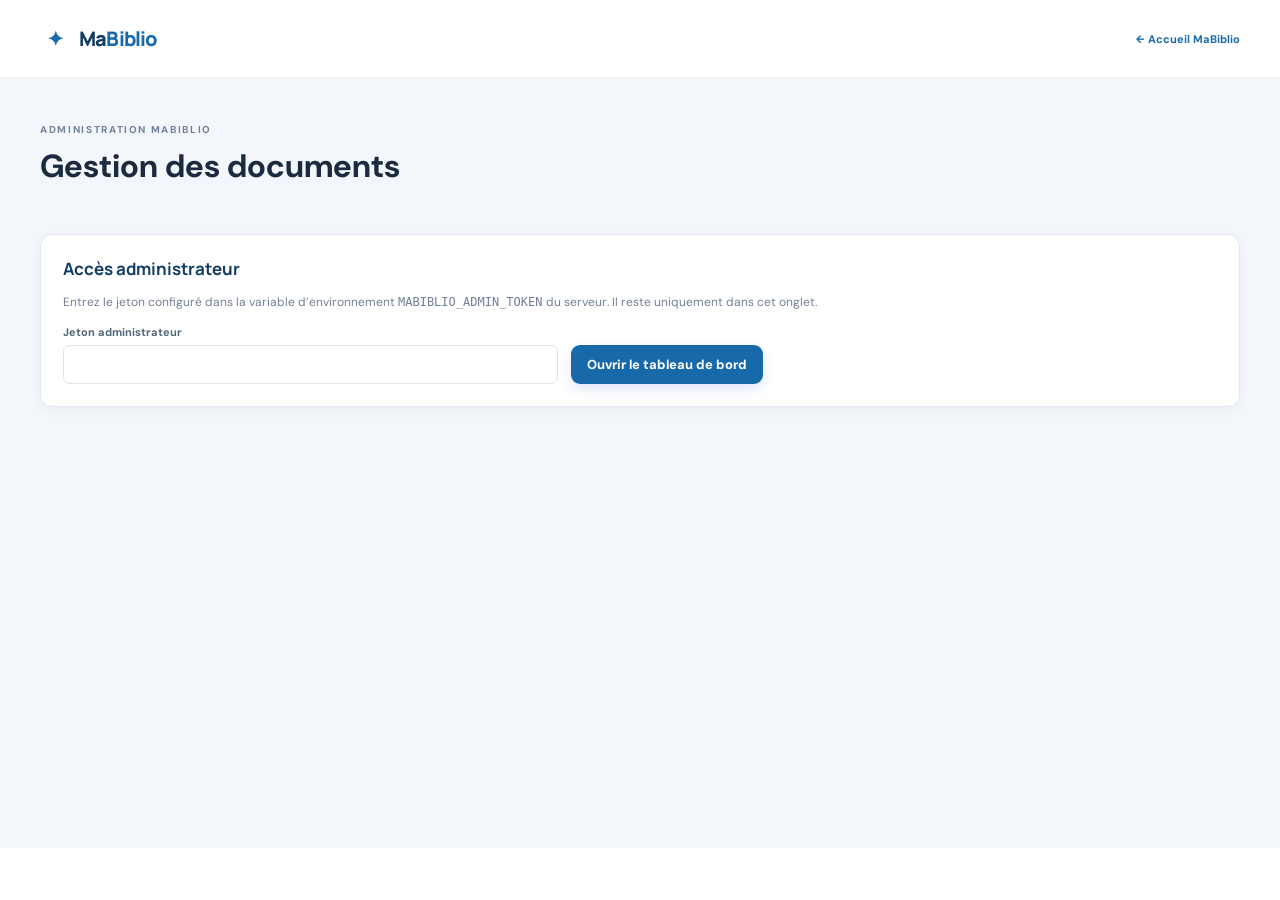
==== commit b50c6b47: "Rename CampusShare to Mybiblio" ====
--- a/admin.html
+++ b/admin.html
@@ -4,7 +4,7 @@
   <meta charset="UTF-8">
   <meta name="viewport" content="width=device-width, initial-scale=1.0">
   <meta name="theme-color" content="#123B65">
-  <title>Administration des documents — CampusShare</title>
+  <title>Administration des documents — MaBiblio</title>
   <link rel="preconnect" href="https://fonts.googleapis.com">
   <link rel="preconnect" href="https://fonts.gstatic.com" crossorigin>
   <link href="https://fonts.googleapis.com/css2?family=DM+Sans:wght@400;500;600;700&family=Manrope:wght@400;500;600;700;800&display=swap" rel="stylesheet">
@@ -14,16 +14,16 @@
 <body>
   <header class="site-header">
     <div class="container header-inner">
-      <a class="brand" href="/" aria-label="Accueil CampusShare"><span class="brand-mark" aria-hidden="true">✦</span><span>Campus<span class="brand-accent">Share</span></span></a>
-      <a class="text-button" href="/">← Accueil CampusShare</a>
+      <a class="brand" href="/" aria-label="Accueil MaBiblio"><span class="brand-mark" aria-hidden="true">✦</span><span>Ma<span class="brand-accent">Biblio</span></span></a>
+      <a class="text-button" href="/">← Accueil MaBiblio</a>
     </div>
   </header>
   <main class="admin-page">
     <div class="container">
-      <div class="section-heading"><div><div class="eyebrow">ADMINISTRATION CAMPUSSHARE</div><h1>Gestion des documents</h1></div></div>
+      <div class="section-heading"><div><div class="eyebrow">ADMINISTRATION MABIBLIO</div><h1>Gestion des documents</h1></div></div>
       <section class="admin-panel" id="admin-login-panel">
         <h2>Accès administrateur</h2>
-        <p>Entrez le jeton configuré dans la variable d’environnement <code>CAMPUSSHARE_ADMIN_TOKEN</code> du serveur. Il reste uniquement dans cet onglet.</p>
+        <p>Entrez le jeton configuré dans la variable d’environnement <code>MABIBLIO_ADMIN_TOKEN</code> du serveur. Il reste uniquement dans cet onglet.</p>
         <form id="admin-login"><label>Jeton administrateur<input id="admin-token" type="password" autocomplete="current-password" required></label><button class="button button-primary" type="submit">Ouvrir le tableau de bord</button></form>
       </section>
       <p class="resource-error" id="admin-error" role="alert" hidden></p>
@@ -49,6 +49,5 @@
       </section>
     </div>
   </main>
-  <footer class="site-footer"><div class="container footer-inner"><a class="brand footer-brand" href="/">Campus<span class="brand-accent">Share</span></a><p>Outils d’administration</p></div></footer>
 </body>
 </html>
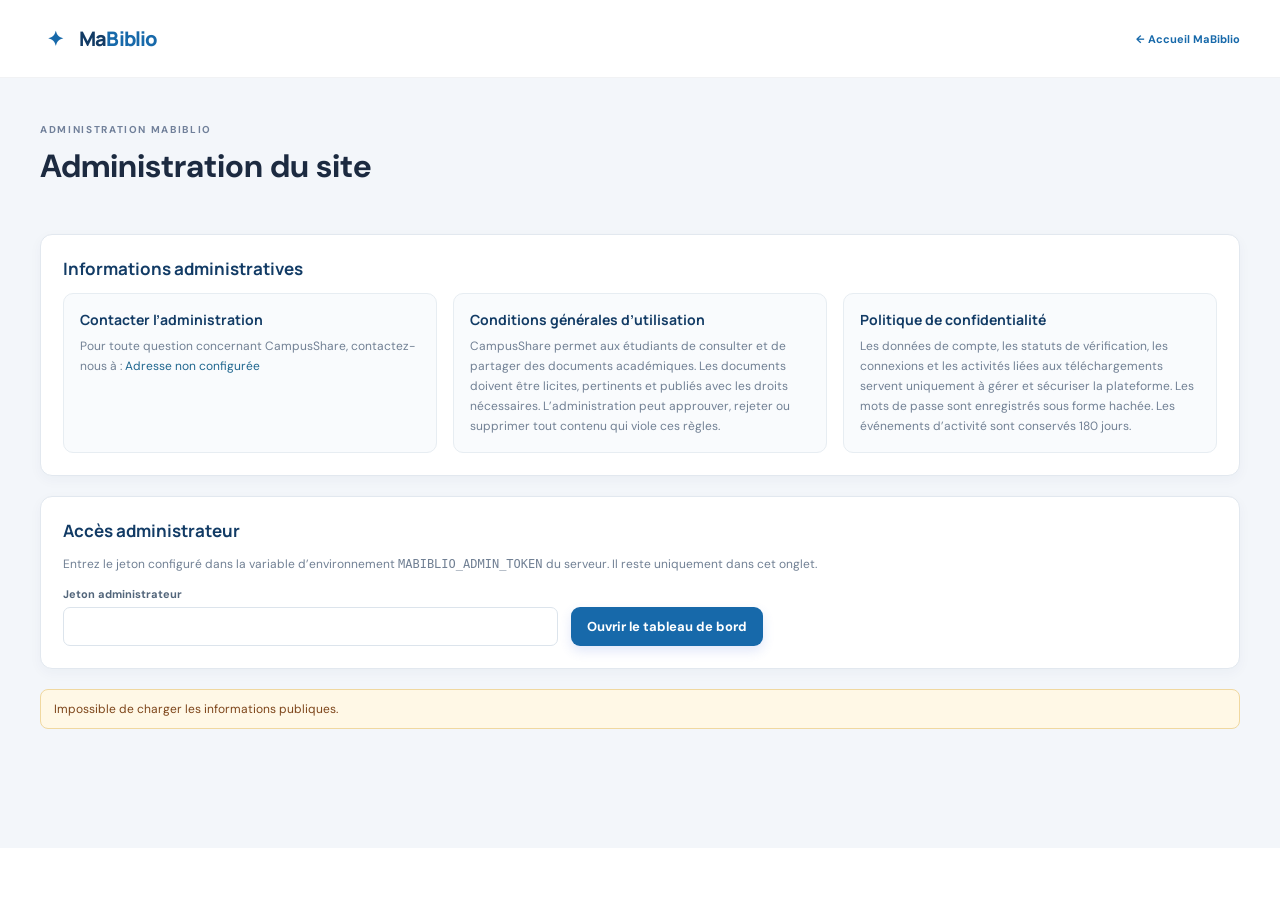
==== commit 376450df: "Add role-based administration dashboard" ====
--- a/admin.html
+++ b/admin.html
@@ -20,7 +20,24 @@
   </header>
   <main class="admin-page">
     <div class="container">
-      <div class="section-heading"><div><div class="eyebrow">ADMINISTRATION MABIBLIO</div><h1>Gestion des documents</h1></div></div>
+      <div class="section-heading"><div><div class="eyebrow">ADMINISTRATION MABIBLIO</div><h1 id="admin-page-title">Administration du site</h1></div></div>
+      <section class="admin-panel admin-public-information" id="admin-public-information">
+        <h2>Informations administratives</h2>
+        <div class="admin-public-grid">
+          <article>
+            <h3>Contacter l’administration</h3>
+            <p>Pour toute question concernant CampusShare, contactez-nous à : <a id="admin-contact-email" href="#">Adresse non configurée</a></p>
+          </article>
+          <article id="terms-and-conditions">
+            <h3>Conditions générales d’utilisation</h3>
+            <p>CampusShare permet aux étudiants de consulter et de partager des documents académiques. Les documents doivent être licites, pertinents et publiés avec les droits nécessaires. L’administration peut approuver, rejeter ou supprimer tout contenu qui viole ces règles.</p>
+          </article>
+          <article id="privacy-policy">
+            <h3>Politique de confidentialité</h3>
+            <p>Les données de compte, les statuts de vérification, les connexions et les activités liées aux téléchargements servent uniquement à gérer et sécuriser la plateforme. Les mots de passe sont enregistrés sous forme hachée. Les événements d’activité sont conservés 180 jours.</p>
+          </article>
+        </div>
+      </section>
       <section class="admin-panel" id="admin-login-panel">
         <h2>Accès administrateur</h2>
         <p>Entrez le jeton configuré dans la variable d’environnement <code>MABIBLIO_ADMIN_TOKEN</code> du serveur. Il reste uniquement dans cet onglet.</p>
@@ -43,8 +60,36 @@
           </form>
         </div>
         <section class="admin-panel">
+          <form class="admin-form admin-resource-upload-form" id="admin-upload-form">
+            <h2>Publier un document officiel</h2>
+            <p>Les documents ajoutés ici sont approuvés immédiatement et ne nécessitent pas de contributions étudiantes pour être téléchargés. Une connexion reste requise.</p>
+            <label>Titre du document<input name="title" maxlength="180" required></label>
+            <label>Niveau académique<select name="academicLevel" id="admin-upload-level" required></select></label>
+            <label>Filière<select name="major" id="admin-upload-major" required disabled><option value="">Sélectionnez d’abord un niveau</option></select></label>
+            <label>Catégorie<select name="category" id="admin-upload-category" required><option value="">Sélectionnez une catégorie</option><option value="Exams">Examens</option><option value="Courses">Cours</option><option value="TD &amp; TP">TD &amp; TP</option></select></label>
+            <label>Année académique<select name="academicYear" id="admin-upload-year" required></select></label>
+            <label>Semestre<select name="semester" id="admin-upload-semester" required></select></label>
+            <label>Module<input name="module" maxlength="120" required></label>
+            <label>Type de document<select name="documentType" id="admin-upload-type" required><option value="">Sélectionnez d’abord une catégorie</option></select></label>
+            <label id="admin-upload-exam-wrap" hidden>Type d’examen<select name="examType" id="admin-upload-exam-type"><option value="">Sélectionnez un type d’examen</option><option value="Normal Session">Session normale</option><option value="Rattrapage">Rattrapage</option></select></label>
+            <label class="admin-upload-file">Document PDF<input type="file" name="file" accept="application/pdf,.pdf" required><small>PDF uniquement · 20 Mo maximum</small></label>
+            <label class="admin-upload-file" id="admin-upload-correction-wrap" hidden>Correction PDF facultative<input type="file" name="correction" accept="application/pdf,.pdf"><small>Disponible comme téléchargement séparé.</small></label>
+            <button class="button button-primary" type="submit">Publier immédiatement</button>
+          </form>
+          <p class="admin-upload-status" id="admin-upload-status" role="status" aria-live="polite"></p>
+        </section>
+        <section class="admin-panel">
           <div class="admin-list-heading"><h2>Documents soumis</h2><label>Statut<select id="admin-status-filter"><option value="pending">En attente</option><option value="approved">Approuvés</option><option value="rejected">Rejetés</option><option value="all">Tous les documents</option></select></label></div>
           <div id="admin-resources" class="admin-resources"></div>
+        </section>
+        <section class="admin-panel">
+          <div class="admin-list-heading admin-student-heading">
+            <h2>Comptes étudiants et activité</h2>
+            <button class="button button-secondary" id="admin-refresh-students" type="button">Actualiser</button>
+          </div>
+          <p>Les étudiants sont considérés en ligne s’ils ont eu une activité au cours des 2 dernières minutes. Le temps actif est une estimation basée sur les pages visibles. Les événements sont conservés pendant 180 jours.</p>
+          <div id="admin-students" class="admin-students"></div>
+          <section id="admin-student-activity" class="admin-student-activity" hidden></section>
         </section>
       </section>
     </div>
--- a/style.css
+++ b/style.css
@@ -48,7 +48,8 @@
 .home-site-header .main-nav.open { display: flex; }
 .home-site-header .nav-link { padding: 12px; border-radius: 7px; }
 .home-site-header .nav-link:hover { background: #f3f6fa; }
-.home-site-header .header-upload { margin: 0 14px 0 auto; padding: 14px 20px; font-size: 15px; }
+.home-site-header .header-account { margin-left: auto; padding: 11px 14px; white-space: nowrap; }
+.home-site-header .header-upload { margin: 0 14px 0 10px; padding: 14px 20px; font-size: 15px; white-space: nowrap; }
 .home-site-header .header-upload svg { width: 19px; height: 19px; }
 .home-site-header .menu-toggle { display: grid; width: 46px; height: 44px; place-content: center; order: -1; flex: 0 0 auto; margin-right: 14px; padding: 7px; border: 1px solid #e1e7ee; border-radius: 10px; cursor: pointer; }
 .home-site-header .menu-toggle span { width: 26px; }
@@ -168,6 +169,10 @@
 .resource-detail-link { display: flex; flex: 1; flex-direction: column; }
 .resource-cover { position: relative; height: 166px; overflow: hidden; }
 .resource-preview-image, .resource-preview-frame { display: block; width: 100%; height: 100%; border: 0; object-fit: cover; background: #f0f3f7; pointer-events: none; }
+.resource-locked-cover { display: flex; align-items: center; justify-content: center; color: var(--navy); background: linear-gradient(145deg, #edf4fa, #dce9f4); }
+.resource-locked-cover > div { display: flex; align-items: center; flex-direction: column; gap: 7px; padding: 18px; text-align: center; }
+.resource-locked-cover strong { font-size: 15px; }
+.resource-locked-cover span { color: #64758a; font-size: 10px; }
 .document-cover-art { position: absolute; inset: 0; display: flex; align-items: center; justify-content: center; flex-direction: column; gap: 14px; padding: 20px; color: var(--navy); background: linear-gradient(145deg, #edf4fa, #dce9f4); }
 .document-cover-art::before { position: absolute; width: 116px; height: 146px; border: 1px solid rgba(18,59,101,.14); border-radius: 5px; background: rgba(255,255,255,.82); box-shadow: 0 8px 18px rgba(18,59,101,.1); content: ""; transform: rotate(-4deg); }
 .cover-file-badge, .cover-lines, .document-cover-art strong { position: relative; z-index: 1; }
@@ -276,7 +281,9 @@
   .site-header, .home-site-header { height: 68px; }
   .brand, .home-site-header .brand { font-size: 18px; }
   .brand-mark, .home-site-header .brand-mark { width: 27px; height: 27px; }
-  .home-site-header .header-upload { margin: 0 8px 0 auto; padding: 9px 11px; font-size: 11px; }
+  .home-site-header .header-account { margin-left: auto; padding: 8px 10px; font-size: 10px; }
+  .home-site-header .header-upload { margin: 0 8px; padding: 9px; font-size: 11px; }
+  .home-site-header .header-upload-text { display: none; }
   .header-upload svg, .home-site-header .header-upload svg { width: 15px; height: 15px; }
   .menu-toggle, .home-site-header .menu-toggle { display: grid; width: 40px; height: 40px; margin-right: 8px; }
   .home-site-header .menu-toggle span { width: 22px; }
@@ -378,11 +385,32 @@
 .resources-heading > div > p { margin: 7px 0 0; color: #758398; font-size: 12px; }
 .upload-panel-form { display: grid; grid-template-columns: minmax(220px, .75fr) minmax(0, 1.25fr); gap: 34px; align-items: start; padding: 36px; }
 .upload-panel-form .upload-copy { padding-top: 10px; }
+.upload-student-workflow { display: grid; min-width: 0; gap: 12px; }
+.student-account-panel { padding: 17px 20px; color: var(--navy); border-radius: 12px; background: #fff; }
+.student-auth-tabs { display: flex; gap: 8px; margin-bottom: 13px; }
+.student-auth-tab { min-height: 34px; padding: 0 12px; color: #64758a; border: 1px solid #dce4ec; border-radius: 7px; background: #fff; font-size: 11px; font-weight: 700; cursor: pointer; }
+.student-auth-tab.active { color: #fff; border-color: var(--blue); background: var(--blue); }
+.student-auth-form { display: grid; grid-template-columns: repeat(2, minmax(0, 1fr)); gap: 11px; }
+.student-auth-form#student-register-form { grid-template-columns: 1fr; }
+.student-auth-form label { display: flex; min-width: 0; flex-direction: column; gap: 6px; color: #52657a; font-size: 11px; font-weight: 700; }
+.student-auth-form input { width: 100%; min-width: 0; min-height: 39px; padding: 9px 10px; color: var(--navy); border: 1px solid #dce4ec; border-radius: 7px; background: #fff; font-size: 12px; }
+.student-auth-form small { color: #8492a1; font-size: 9px; font-weight: 400; }
+.student-auth-form button { grid-column: 1 / -1; min-height: 39px; }
+.student-auth-form#student-register-form button { grid-column: 1; }
+.student-account-status { display: flex; align-items: center; justify-content: space-between; gap: 15px; }
+.student-account-status strong { color: var(--navy); font-size: 12px; overflow-wrap: anywhere; }
+.student-account-status p { margin: 6px 0 0; color: #64758a; font-size: 11px; line-height: 1.6; }
+.student-account-actions { display: flex; flex-wrap: wrap; gap: 7px; }
+.student-account-actions .button { min-height: 34px; padding: 0 11px; font-size: 10px; }
+.student-auth-status { margin: 0; color: #285d46; font-size: 11px; line-height: 1.5; }
+.student-auth-status:not(:empty) { margin-top: 11px; padding: 8px; border-radius: 7px; background: #e9f6ef; }
+.student-auth-status[data-state="error"] { color: #8c3737; background: #fff0ef; }
 .upload-form { display: grid; grid-template-columns: repeat(2, minmax(0, 1fr)); gap: 13px; padding: 20px; color: var(--navy); border-radius: 12px; background: #fff; }
+.upload-form[hidden], .student-auth-form[hidden] { display: none; }
 .upload-form label, .admin-form label, #admin-login label { display: flex; min-width: 0; flex-direction: column; gap: 6px; color: #52657a; font-size: 11px; font-weight: 700; }
 .upload-form input, .upload-form select, .admin-form input, .admin-form select, #admin-login input, .admin-list-heading select, .admin-correction-form input { width: 100%; min-width: 0; min-height: 39px; padding: 9px 10px; color: var(--navy); border: 1px solid #dce4ec; border-radius: 7px; background: #fff; font-size: 12px; }
-.upload-form input[type="file"], .admin-correction-form input[type="file"] { padding: 7px; }
-.upload-form small { color: #8492a1; font-size: 9px; font-weight: 400; }
+.upload-form input[type="file"], .admin-correction-form input[type="file"], .admin-resource-upload-form input[type="file"] { padding: 7px; }
+.upload-form small, .admin-resource-upload-form small { color: #8492a1; font-size: 9px; font-weight: 400; }
 .upload-file-label, .upload-submit, .upload-status { grid-column: 1 / -1; }
 .upload-submit { min-height: 43px; padding: 0 17px; color: var(--navy); background: var(--yellow); }
 .upload-submit:hover { background: #e9b92f; }
@@ -401,6 +429,11 @@
 .admin-panel { margin: 0 0 20px; padding: 22px; border: 1px solid #e2e8ef; border-radius: 12px; background: #fff; box-shadow: 0 4px 13px rgba(18,59,101,.04); }
 .admin-panel h2 { margin: 0 0 13px; color: var(--navy); font: 700 17px var(--font-display); }
 .admin-panel > p { color: #718094; font-size: 12px; line-height: 1.6; }
+.admin-public-grid { display: grid; grid-template-columns: repeat(3, minmax(0, 1fr)); gap: 16px; }
+.admin-public-grid article { min-width: 0; padding: 16px; border: 1px solid #e7edf2; border-radius: 10px; background: #f9fbfd; }
+.admin-public-grid h3 { margin: 0 0 8px; color: var(--navy); font: 700 14px var(--font-display); }
+.admin-public-grid p { margin: 0; color: #718094; font-size: 12px; line-height: 1.65; }
+.admin-public-grid a { color: #1f668f; overflow-wrap: anywhere; }
 #admin-login { display: flex; align-items: end; gap: 13px; max-width: 700px; }
 #admin-login label { flex: 1; }
 .button-secondary { padding: 9px 13px; color: var(--navy); border: 1px solid #d9e2eb; background: #f5f8fb; }
@@ -409,6 +442,11 @@
 .admin-management-grid { display: grid; grid-template-columns: repeat(2, minmax(0, 1fr)); gap: 16px; }
 .admin-form { display: grid; gap: 12px; }
 .admin-form .button { justify-self: start; padding: 10px 14px; }
+.admin-resource-upload-form { grid-template-columns: repeat(2, minmax(0, 1fr)); }
+.admin-resource-upload-form h2, .admin-resource-upload-form p, .admin-resource-upload-form button, .admin-resource-upload-form .admin-upload-file { grid-column: 1 / -1; }
+.admin-resource-upload-form p { margin: -4px 0 0; color: #718094; font-size: 12px; line-height: 1.6; }
+.admin-upload-status { margin-bottom: 0; }
+.admin-upload-status:empty { display: none; }
 .admin-list-heading h2 { margin: 0; }
 .admin-list-heading label { display: flex; align-items: center; gap: 9px; color: #718094; font-size: 11px; }
 .admin-list-heading select { width: auto; }
@@ -429,16 +467,39 @@
 .admin-correction-form { display: grid; width: 100%; gap: 7px; margin: 7px 0; }
 .admin-correction-form label { color: #718094; font-size: 10px; }
 .admin-correction-status { color: #287c57; font-size: 10px; }
+.student-privacy-note { margin: 12px 0 0; color: #8492a1; font-size: 10px; line-height: 1.5; }
+.admin-students-table-wrap { overflow-x: auto; }
+.admin-students-table { width: 100%; margin-top: 15px; border-collapse: collapse; text-align: left; }
+.admin-students-table th, .admin-students-table td { padding: 11px 9px; border-top: 1px solid #edf0f4; color: #52657a; font-size: 11px; vertical-align: middle; }
+.admin-students-table th { color: #718094; font-size: 10px; }
+.admin-students-table td strong, .admin-students-table td small { display: block; }
+.admin-students-table td small { margin-top: 4px; color: #8492a1; font-size: 10px; }
+.admin-students-table .button { white-space: nowrap; }
+.admin-presence { display: inline-flex; align-items: center; gap: 6px; white-space: nowrap; }
+.admin-presence::before { width: 7px; height: 7px; border-radius: 50%; background: #9aa8b6; content: ""; }
+.admin-presence.is-online::before { background: #2f9b68; }
+.admin-student-activity { margin-top: 22px; padding-top: 18px; border-top: 1px solid #edf0f4; }
+.admin-student-activity h3 { margin: 0; color: var(--navy); font: 700 15px var(--font-display); }
+.admin-student-activity h4 { margin: 18px 0 8px; color: var(--navy); font-size: 12px; }
+.admin-student-activity > p { color: #718094; font-size: 11px; line-height: 1.5; }
+.admin-activity-events { margin: 0; padding: 0; list-style: none; }
+.admin-activity-events li { display: grid; grid-template-columns: minmax(140px, .7fr) minmax(120px, 1fr) minmax(170px, 1fr); gap: 10px; padding: 10px 0; border-top: 1px solid #edf0f4; color: #52657a; font-size: 11px; }
+.admin-activity-events time { color: #8492a1; }
 @media (max-width: 900px) {
   .level-grid { grid-template-columns: repeat(2, minmax(0, 1fr)); }
   .browse-filters, .library-filters { grid-template-columns: repeat(3, minmax(0, 1fr)); }
+  .admin-public-grid { grid-template-columns: repeat(2, minmax(0, 1fr)); }
   .upload-panel-form { grid-template-columns: 1fr; gap: 18px; }
   .upload-panel-form .upload-copy { max-width: none; }
+  .upload-student-workflow { width: 100%; }
   .admin-resource { grid-template-columns: minmax(170px, 1fr) minmax(190px, 1fr); }
   .admin-resource-actions { grid-column: 1 / -1; }
+  .admin-activity-events li { grid-template-columns: 1fr 1fr; }
+  .admin-activity-events time { grid-column: 1 / -1; }
 }
 @media (max-width: 680px) {
   .academic-step { padding: 16px; }
+  .admin-public-grid { grid-template-columns: 1fr; }
   .university-grid { grid-template-columns: 1fr; }
   .level-grid, .major-grid { grid-template-columns: 1fr 1fr; gap: 9px; }
   .level-card, .major-card { min-height: 112px; padding: 13px; }
@@ -449,17 +510,26 @@
   .upload-panel-form { padding: 25px 18px; }
   .upload-form { grid-template-columns: 1fr; padding: 15px; }
   .upload-form label, .upload-submit, .upload-status { grid-column: 1; }
+  .student-auth-form { grid-template-columns: 1fr; }
+  .student-auth-form button { grid-column: 1; }
+  .student-account-status { align-items: flex-start; flex-direction: column; }
   #admin-login { align-items: stretch; flex-direction: column; }
   .admin-management-grid { grid-template-columns: 1fr; gap: 0; }
+  .admin-resource-upload-form { grid-template-columns: 1fr; }
+  .admin-resource-upload-form h2, .admin-resource-upload-form p, .admin-resource-upload-form button, .admin-resource-upload-form .admin-upload-file { grid-column: 1; }
   .admin-list-heading { align-items: stretch; flex-direction: column; }
   .admin-list-heading label { justify-content: space-between; }
   .admin-list-heading select { flex: 1; }
   .admin-resource { grid-template-columns: 1fr; }
   .admin-resource-actions { grid-column: auto; }
+  .admin-student-heading { align-items: flex-start; }
+  .admin-activity-events li { grid-template-columns: 1fr; gap: 4px; }
+  .admin-activity-events time { grid-column: auto; }
 }
 @media (max-width: 390px) {
   .container { width: calc(100% - 28px); }
   .header-upload { gap: 5px; padding: 8px; font-size: 10px; }
+  .home-site-header .header-account { padding: 7px 8px; font-size: 9px; }
   .hero, .hero-content { min-height: 615px; }
   .hero-description { font-size: 12px; }
   .hero-art { bottom: 12px; transform: scale(.7); }
@@ -481,6 +551,8 @@
 .detail-actions { display: flex; flex-wrap: wrap; gap: 10px; }
 .detail-actions .button:disabled { cursor: not-allowed; opacity: .65; transform: none; }
 .detail-demo-note { margin: -12px 0 15px; color: #758398; font-size: 12px; line-height: 1.6; }
+.detail-access-note { margin: 0 0 15px; padding: 11px 13px; color: #51657b; border-radius: 8px; background: #fff5d9; font-size: 12px; line-height: 1.6; }
+.detail-access-note a { color: var(--blue); font-weight: 700; text-decoration: underline; }
 .resource-detail-copy { padding: 12px 3px; }
 .resource-detail-copy .eyebrow { color: var(--blue); text-transform: uppercase; }
 .resource-detail-copy h1 { margin: 12px 0; color: var(--navy); font: 800 clamp(25px, 3vw, 36px)/1.2 var(--font-display); }
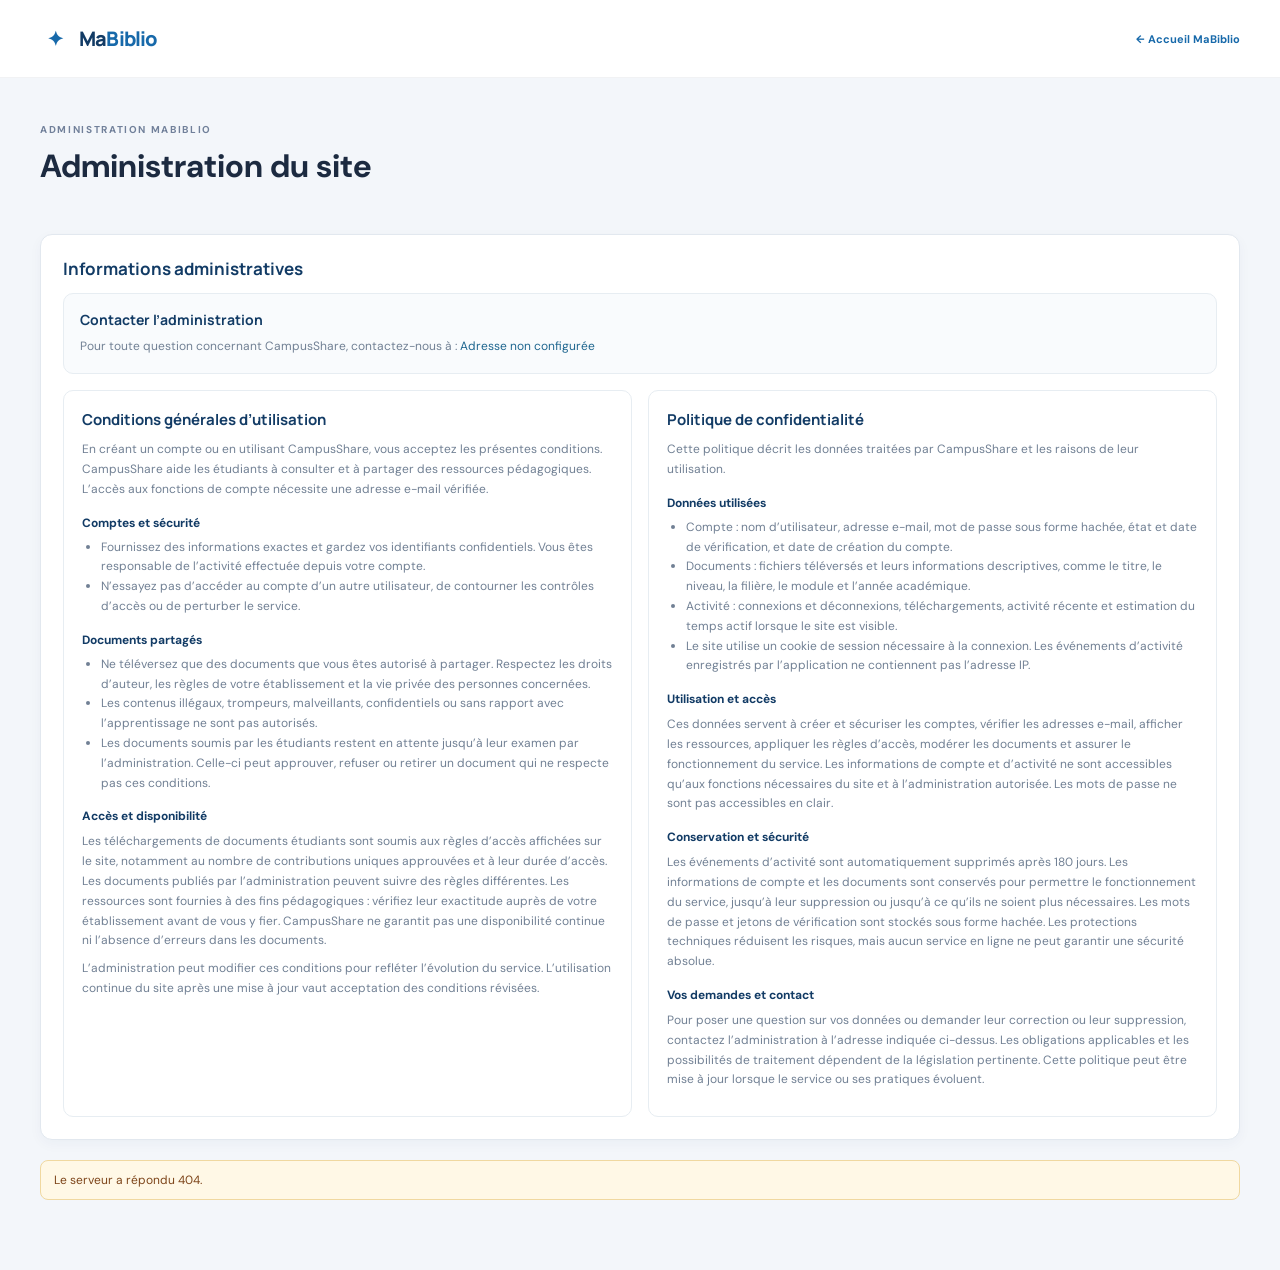
==== commit 6984bf12: "Update CampusShare administration and policies" ====
--- a/admin.html
+++ b/admin.html
@@ -28,24 +28,48 @@
             <h3>Contacter l’administration</h3>
             <p>Pour toute question concernant CampusShare, contactez-nous à : <a id="admin-contact-email" href="#">Adresse non configurée</a></p>
           </article>
+        </div>
+        <div class="admin-policy-grid">
           <article id="terms-and-conditions">
             <h3>Conditions générales d’utilisation</h3>
-            <p>CampusShare permet aux étudiants de consulter et de partager des documents académiques. Les documents doivent être licites, pertinents et publiés avec les droits nécessaires. L’administration peut approuver, rejeter ou supprimer tout contenu qui viole ces règles.</p>
+            <p>En créant un compte ou en utilisant CampusShare, vous acceptez les présentes conditions. CampusShare aide les étudiants à consulter et à partager des ressources pédagogiques. L’accès aux fonctions de compte nécessite une adresse e-mail vérifiée.</p>
+            <h4>Comptes et sécurité</h4>
+            <ul>
+              <li>Fournissez des informations exactes et gardez vos identifiants confidentiels. Vous êtes responsable de l’activité effectuée depuis votre compte.</li>
+              <li>N’essayez pas d’accéder au compte d’un autre utilisateur, de contourner les contrôles d’accès ou de perturber le service.</li>
+            </ul>
+            <h4>Documents partagés</h4>
+            <ul>
+              <li>Ne téléversez que des documents que vous êtes autorisé à partager. Respectez les droits d’auteur, les règles de votre établissement et la vie privée des personnes concernées.</li>
+              <li>Les contenus illégaux, trompeurs, malveillants, confidentiels ou sans rapport avec l’apprentissage ne sont pas autorisés.</li>
+              <li>Les documents soumis par les étudiants restent en attente jusqu’à leur examen par l’administration. Celle-ci peut approuver, refuser ou retirer un document qui ne respecte pas ces conditions.</li>
+            </ul>
+            <h4>Accès et disponibilité</h4>
+            <p>Les téléchargements de documents étudiants sont soumis aux règles d’accès affichées sur le site, notamment au nombre de contributions uniques approuvées et à leur durée d’accès. Les documents publiés par l’administration peuvent suivre des règles différentes. Les ressources sont fournies à des fins pédagogiques : vérifiez leur exactitude auprès de votre établissement avant de vous y fier. CampusShare ne garantit pas une disponibilité continue ni l’absence d’erreurs dans les documents.</p>
+            <p>L’administration peut modifier ces conditions pour refléter l’évolution du service. L’utilisation continue du site après une mise à jour vaut acceptation des conditions révisées.</p>
           </article>
           <article id="privacy-policy">
             <h3>Politique de confidentialité</h3>
-            <p>Les données de compte, les statuts de vérification, les connexions et les activités liées aux téléchargements servent uniquement à gérer et sécuriser la plateforme. Les mots de passe sont enregistrés sous forme hachée. Les événements d’activité sont conservés 180 jours.</p>
+            <p>Cette politique décrit les données traitées par CampusShare et les raisons de leur utilisation.</p>
+            <h4>Données utilisées</h4>
+            <ul>
+              <li>Compte : nom d’utilisateur, adresse e-mail, mot de passe sous forme hachée, état et date de vérification, et date de création du compte.</li>
+              <li>Documents : fichiers téléversés et leurs informations descriptives, comme le titre, le niveau, la filière, le module et l’année académique.</li>
+              <li>Activité : connexions et déconnexions, téléchargements, activité récente et estimation du temps actif lorsque le site est visible.</li>
+              <li>Le site utilise un cookie de session nécessaire à la connexion. Les événements d’activité enregistrés par l’application ne contiennent pas l’adresse IP.</li>
+            </ul>
+            <h4>Utilisation et accès</h4>
+            <p>Ces données servent à créer et sécuriser les comptes, vérifier les adresses e-mail, afficher les ressources, appliquer les règles d’accès, modérer les documents et assurer le fonctionnement du service. Les informations de compte et d’activité ne sont accessibles qu’aux fonctions nécessaires du site et à l’administration autorisée. Les mots de passe ne sont pas accessibles en clair.</p>
+            <h4>Conservation et sécurité</h4>
+            <p>Les événements d’activité sont automatiquement supprimés après 180 jours. Les informations de compte et les documents sont conservés pour permettre le fonctionnement du service, jusqu’à leur suppression ou jusqu’à ce qu’ils ne soient plus nécessaires. Les mots de passe et jetons de vérification sont stockés sous forme hachée. Les protections techniques réduisent les risques, mais aucun service en ligne ne peut garantir une sécurité absolue.</p>
+            <h4>Vos demandes et contact</h4>
+            <p>Pour poser une question sur vos données ou demander leur correction ou leur suppression, contactez l’administration à l’adresse indiquée ci-dessus. Les obligations applicables et les possibilités de traitement dépendent de la législation pertinente. Cette politique peut être mise à jour lorsque le service ou ses pratiques évoluent.</p>
           </article>
         </div>
       </section>
-      <section class="admin-panel" id="admin-login-panel">
-        <h2>Accès administrateur</h2>
-        <p>Entrez le jeton configuré dans la variable d’environnement <code>MABIBLIO_ADMIN_TOKEN</code> du serveur. Il reste uniquement dans cet onglet.</p>
-        <form id="admin-login"><label>Jeton administrateur<input id="admin-token" type="password" autocomplete="current-password" required></label><button class="button button-primary" type="submit">Ouvrir le tableau de bord</button></form>
-      </section>
       <p class="resource-error" id="admin-error" role="alert" hidden></p>
       <section id="admin-dashboard" hidden>
-        <div class="admin-toolbar"><p id="admin-status" role="status"></p><button class="button button-secondary" id="admin-logout" type="button">Verrouiller le tableau de bord</button></div>
+        <div class="admin-toolbar"><p id="admin-status" role="status"></p><button class="button button-secondary" id="admin-logout" type="button">Quitter l’administration</button></div>
         <div class="admin-management-grid">
           <form class="admin-panel admin-form" id="major-form">
             <h2>Ajouter une filière</h2>
@@ -84,7 +108,7 @@
         </section>
         <section class="admin-panel">
           <div class="admin-list-heading admin-student-heading">
-            <h2>Comptes étudiants et activité</h2>
+            <h2>Gestion des étudiants</h2>
             <button class="button button-secondary" id="admin-refresh-students" type="button">Actualiser</button>
           </div>
           <p>Les étudiants sont considérés en ligne s’ils ont eu une activité au cours des 2 dernières minutes. Le temps actif est une estimation basée sur les pages visibles. Les événements sont conservés pendant 180 jours.</p>
--- a/style.css
+++ b/style.css
@@ -429,11 +429,18 @@
 .admin-panel { margin: 0 0 20px; padding: 22px; border: 1px solid #e2e8ef; border-radius: 12px; background: #fff; box-shadow: 0 4px 13px rgba(18,59,101,.04); }
 .admin-panel h2 { margin: 0 0 13px; color: var(--navy); font: 700 17px var(--font-display); }
 .admin-panel > p { color: #718094; font-size: 12px; line-height: 1.6; }
-.admin-public-grid { display: grid; grid-template-columns: repeat(3, minmax(0, 1fr)); gap: 16px; }
+.admin-public-grid { display: grid; grid-template-columns: minmax(0, 1fr); gap: 16px; }
 .admin-public-grid article { min-width: 0; padding: 16px; border: 1px solid #e7edf2; border-radius: 10px; background: #f9fbfd; }
 .admin-public-grid h3 { margin: 0 0 8px; color: var(--navy); font: 700 14px var(--font-display); }
 .admin-public-grid p { margin: 0; color: #718094; font-size: 12px; line-height: 1.65; }
 .admin-public-grid a { color: #1f668f; overflow-wrap: anywhere; }
+.admin-policy-grid { display: grid; grid-template-columns: repeat(2, minmax(0, 1fr)); gap: 16px; margin-top: 16px; }
+.admin-policy-grid article { min-width: 0; padding: 18px; border: 1px solid #e7edf2; border-radius: 10px; background: #fff; }
+.admin-policy-grid h3 { margin: 0 0 10px; color: var(--navy); font: 700 15px var(--font-display); }
+.admin-policy-grid h4 { margin: 15px 0 6px; color: var(--navy); font-size: 12px; }
+.admin-policy-grid p, .admin-policy-grid li { color: #718094; font-size: 12px; line-height: 1.65; }
+.admin-policy-grid p { margin: 8px 0; }
+.admin-policy-grid ul { margin: 7px 0; padding-left: 19px; }
 #admin-login { display: flex; align-items: end; gap: 13px; max-width: 700px; }
 #admin-login label { flex: 1; }
 .button-secondary { padding: 9px 13px; color: var(--navy); border: 1px solid #d9e2eb; background: #f5f8fb; }
@@ -488,7 +495,7 @@
 @media (max-width: 900px) {
   .level-grid { grid-template-columns: repeat(2, minmax(0, 1fr)); }
   .browse-filters, .library-filters { grid-template-columns: repeat(3, minmax(0, 1fr)); }
-  .admin-public-grid { grid-template-columns: repeat(2, minmax(0, 1fr)); }
+  .admin-policy-grid { grid-template-columns: repeat(2, minmax(0, 1fr)); }
   .upload-panel-form { grid-template-columns: 1fr; gap: 18px; }
   .upload-panel-form .upload-copy { max-width: none; }
   .upload-student-workflow { width: 100%; }
@@ -499,7 +506,7 @@
 }
 @media (max-width: 680px) {
   .academic-step { padding: 16px; }
-  .admin-public-grid { grid-template-columns: 1fr; }
+  .admin-policy-grid { grid-template-columns: 1fr; }
   .university-grid { grid-template-columns: 1fr; }
   .level-grid, .major-grid { grid-template-columns: 1fr 1fr; gap: 9px; }
   .level-card, .major-card { min-height: 112px; padding: 13px; }
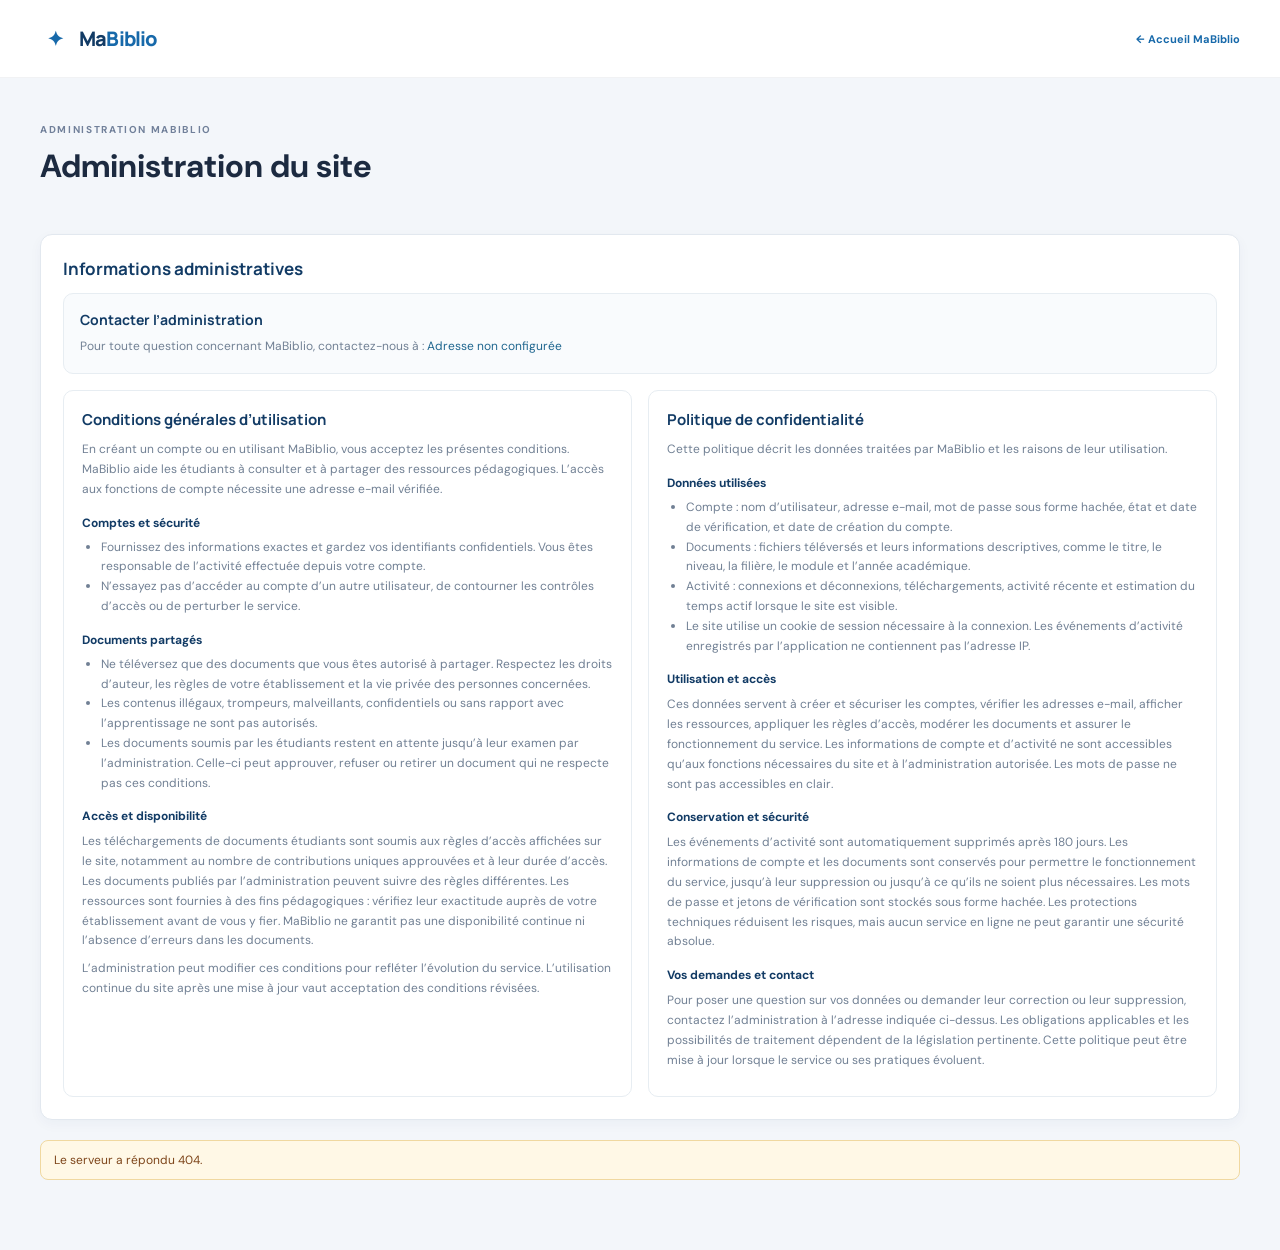
==== commit 4440bf3a: "Update MaBiblio" ====
--- a/admin.html
+++ b/admin.html
@@ -26,13 +26,13 @@
         <div class="admin-public-grid">
           <article>
             <h3>Contacter l’administration</h3>
-            <p>Pour toute question concernant CampusShare, contactez-nous à : <a id="admin-contact-email" href="#">Adresse non configurée</a></p>
+            <p>Pour toute question concernant MaBiblio, contactez-nous à : <a id="admin-contact-email" href="#">Adresse non configurée</a></p>
           </article>
         </div>
         <div class="admin-policy-grid">
           <article id="terms-and-conditions">
             <h3>Conditions générales d’utilisation</h3>
-            <p>En créant un compte ou en utilisant CampusShare, vous acceptez les présentes conditions. CampusShare aide les étudiants à consulter et à partager des ressources pédagogiques. L’accès aux fonctions de compte nécessite une adresse e-mail vérifiée.</p>
+            <p>En créant un compte ou en utilisant MaBiblio, vous acceptez les présentes conditions. MaBiblio aide les étudiants à consulter et à partager des ressources pédagogiques. L’accès aux fonctions de compte nécessite une adresse e-mail vérifiée.</p>
             <h4>Comptes et sécurité</h4>
             <ul>
               <li>Fournissez des informations exactes et gardez vos identifiants confidentiels. Vous êtes responsable de l’activité effectuée depuis votre compte.</li>
@@ -45,12 +45,12 @@
               <li>Les documents soumis par les étudiants restent en attente jusqu’à leur examen par l’administration. Celle-ci peut approuver, refuser ou retirer un document qui ne respecte pas ces conditions.</li>
             </ul>
             <h4>Accès et disponibilité</h4>
-            <p>Les téléchargements de documents étudiants sont soumis aux règles d’accès affichées sur le site, notamment au nombre de contributions uniques approuvées et à leur durée d’accès. Les documents publiés par l’administration peuvent suivre des règles différentes. Les ressources sont fournies à des fins pédagogiques : vérifiez leur exactitude auprès de votre établissement avant de vous y fier. CampusShare ne garantit pas une disponibilité continue ni l’absence d’erreurs dans les documents.</p>
+            <p>Les téléchargements de documents étudiants sont soumis aux règles d’accès affichées sur le site, notamment au nombre de contributions uniques approuvées et à leur durée d’accès. Les documents publiés par l’administration peuvent suivre des règles différentes. Les ressources sont fournies à des fins pédagogiques : vérifiez leur exactitude auprès de votre établissement avant de vous y fier. MaBiblio ne garantit pas une disponibilité continue ni l’absence d’erreurs dans les documents.</p>
             <p>L’administration peut modifier ces conditions pour refléter l’évolution du service. L’utilisation continue du site après une mise à jour vaut acceptation des conditions révisées.</p>
           </article>
           <article id="privacy-policy">
             <h3>Politique de confidentialité</h3>
-            <p>Cette politique décrit les données traitées par CampusShare et les raisons de leur utilisation.</p>
+            <p>Cette politique décrit les données traitées par MaBiblio et les raisons de leur utilisation.</p>
             <h4>Données utilisées</h4>
             <ul>
               <li>Compte : nom d’utilisateur, adresse e-mail, mot de passe sous forme hachée, état et date de vérification, et date de création du compte.</li>
